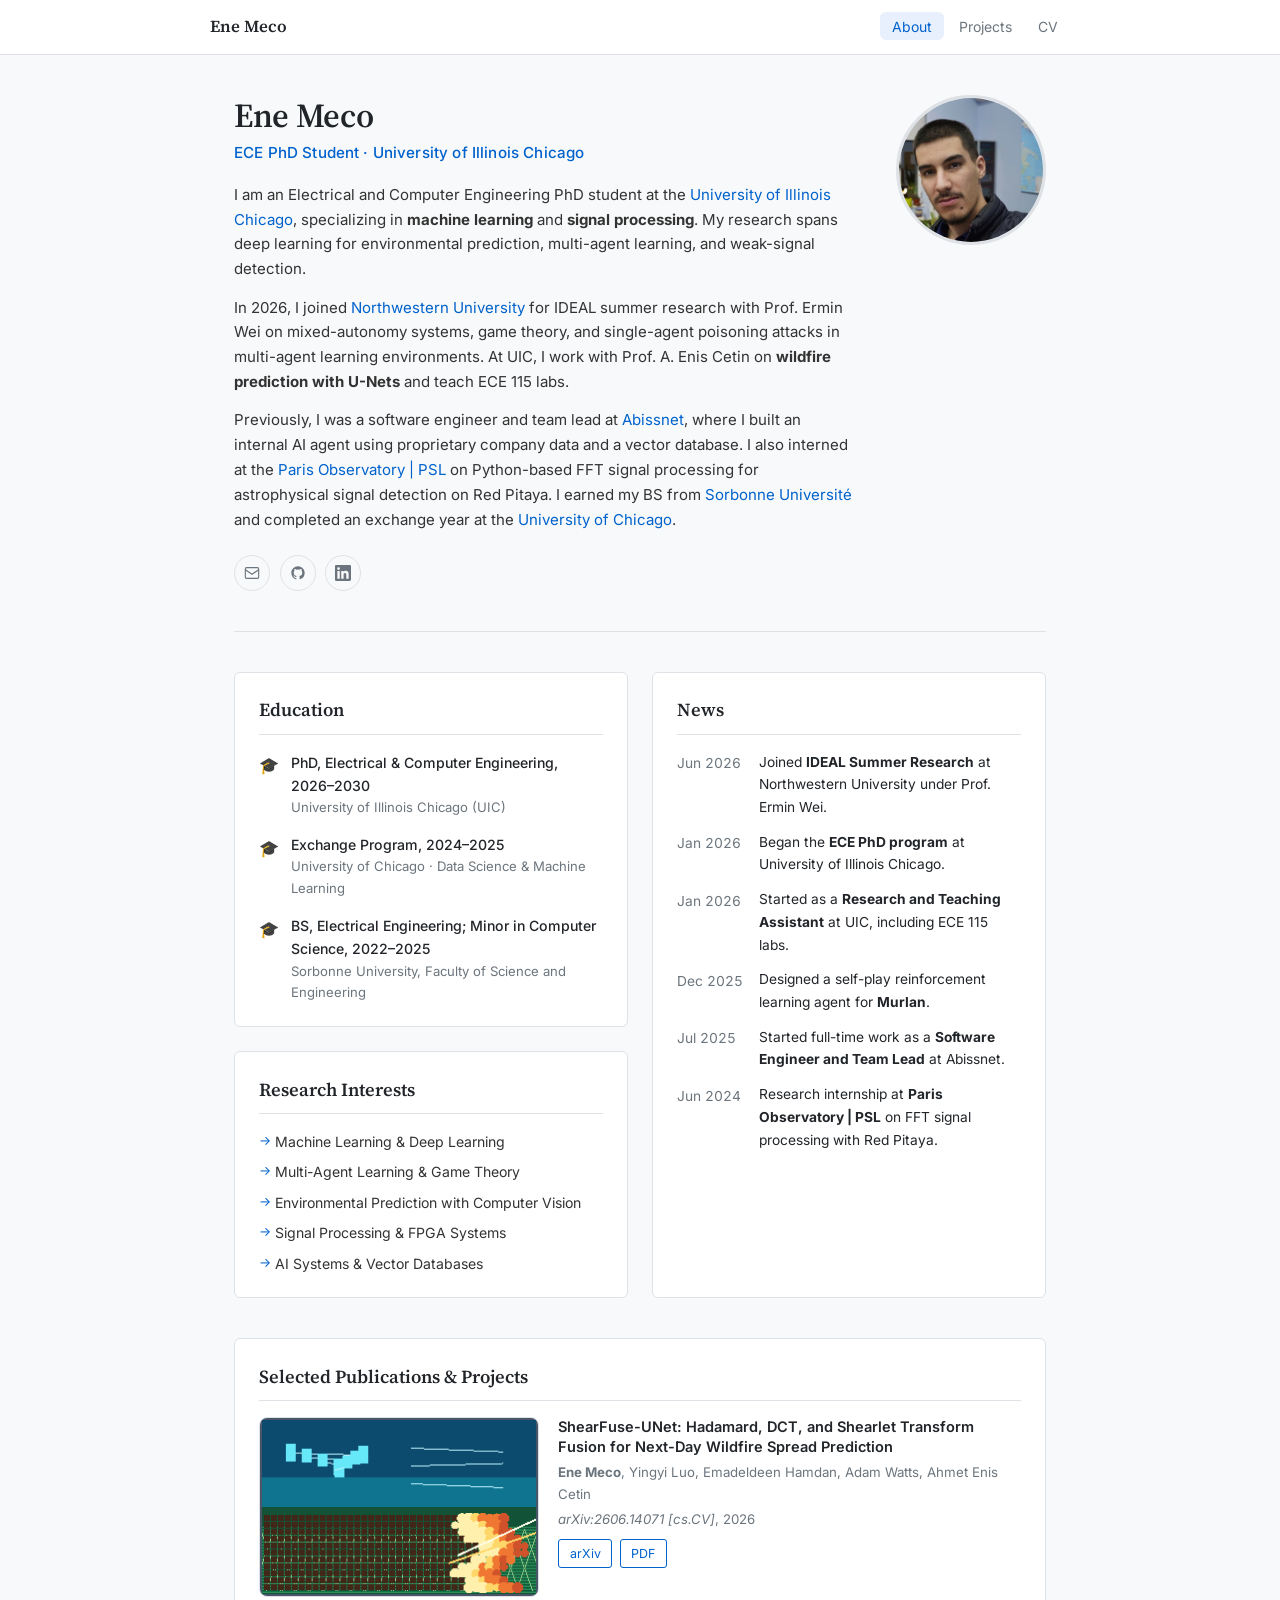
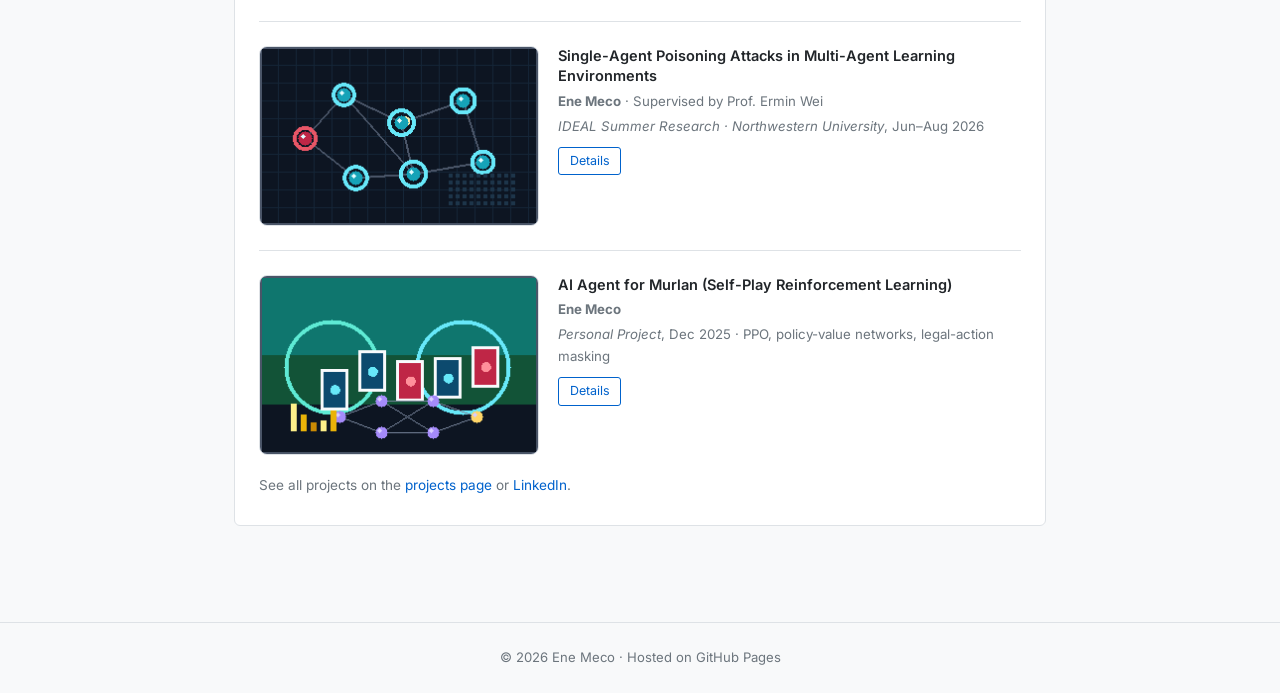
==== index.html @ 594d518a "Add ShearFuse arXiv publication" ====
<!DOCTYPE html>
<html lang="en">
<head>
  <meta charset="UTF-8" />
  <meta name="viewport" content="width=device-width, initial-scale=1.0" />
  <title>Ene Meco</title>
  <meta name="description" content="Personal academic website of Ene Meco, ECE PhD student at UIC" />
  <link rel="preconnect" href="https://fonts.googleapis.com" />
  <link rel="preconnect" href="https://fonts.gstatic.com" crossorigin />
  <link href="https://fonts.googleapis.com/css2?family=Source+Serif+4:ital,opsz,wght@0,8..60,300;0,8..60,400;0,8..60,600;1,8..60,300;1,8..60,400&family=Inter:wght@300;400;500&display=swap" rel="stylesheet" />
  <link rel="stylesheet" href="style.css" />
</head>
<body>
  <nav class="navbar">
    <div class="nav-inner">
      <a class="nav-brand" href="index.html">Ene Meco</a>
      <button class="nav-toggle" id="navToggle" aria-label="Toggle menu">☰</button>
      <ul class="nav-links" id="navLinks">
        <li><a href="index.html" class="active">About</a></li>
        <li><a href="publications.html">Projects</a></li>
        <li><a href="cv.html">CV</a></li>
      </ul>
    </div>
  </nav>

  <main class="container">
    <!-- HERO -->
    <section class="hero">
      <div class="hero-text">
        <h1 class="hero-name">Ene Meco</h1>
        <p class="hero-title">ECE PhD Student &middot; University of Illinois Chicago</p>
        <p class="hero-bio">
          I am an Electrical and Computer Engineering PhD student at the
          <a href="https://www.uic.edu/" target="_blank">University of Illinois Chicago</a>,
          specializing in <strong>machine learning</strong> and <strong>signal processing</strong>.
          My research spans deep learning for environmental prediction, multi-agent learning,
          and weak-signal detection.
        </p>
        <p class="hero-bio">
          In 2026, I joined <a href="https://www.northwestern.edu/" target="_blank">Northwestern University</a>
          for IDEAL summer research with Prof. Ermin Wei on mixed-autonomy systems,
          game theory, and single-agent poisoning attacks in multi-agent learning environments.
          At UIC, I work with Prof. A. Enis Cetin on <strong>wildfire prediction with U-Nets</strong>
          and teach ECE 115 labs.
        </p>
        <p class="hero-bio">
          Previously, I was a software engineer and team lead at
          <a href="https://www.abissnet.al/" target="_blank">Abissnet</a>, where I built an internal AI agent
          using proprietary company data and a vector database. I also interned at the
          <a href="https://www.observatoiredeparis.psl.eu/" target="_blank">Paris Observatory | PSL</a>
          on Python-based FFT signal processing for astrophysical signal detection on Red Pitaya.
          I earned my BS from <a href="https://www.sorbonne-universite.fr/" target="_blank">Sorbonne Universit&eacute;</a>
          and completed an exchange year at the
          <a href="https://www.uchicago.edu/" target="_blank">University of Chicago</a>.
        </p>
        <div class="social-links">
          <a href="mailto:emeco@uic.edu" title="Email" class="social-icon">
            <svg viewBox="0 0 24 24" fill="none" stroke="currentColor" stroke-width="1.7"><rect x="2" y="4" width="20" height="16" rx="2"/><path d="M2 7l10 7 10-7"/></svg>
          </a>
          <a href="https://github.com/mecoene" title="GitHub" class="social-icon" target="_blank">
            <svg viewBox="0 0 24 24" fill="currentColor"><path d="M12 2C6.477 2 2 6.484 2 12.017c0 4.425 2.865 8.18 6.839 9.504.5.092.682-.217.682-.483 0-.237-.008-.868-.013-1.703-2.782.605-3.369-1.343-3.369-1.343-.454-1.158-1.11-1.466-1.11-1.466-.908-.62.069-.608.069-.608 1.003.07 1.531 1.032 1.531 1.032.892 1.53 2.341 1.088 2.91.832.092-.647.35-1.088.636-1.338-2.22-.253-4.555-1.113-4.555-4.951 0-1.093.39-1.988 1.029-2.688-.103-.253-.446-1.272.098-2.65 0 0 .84-.27 2.75 1.026A9.564 9.564 0 0112 6.844c.85.004 1.705.115 2.504.337 1.909-1.296 2.747-1.027 2.747-1.027.546 1.379.202 2.398.1 2.651.64.7 1.028 1.595 1.028 2.688 0 3.848-2.339 4.695-4.566 4.943.359.309.678.92.678 1.855 0 1.338-.012 2.419-.012 2.747 0 .268.18.58.688.482A10.019 10.019 0 0022 12.017C22 6.484 17.522 2 12 2z"/></svg>
          </a>
          <a href="https://linkedin.com/in/enemeco" title="LinkedIn" class="social-icon" target="_blank">
            <svg viewBox="0 0 24 24" fill="currentColor"><path d="M20.447 20.452h-3.554v-5.569c0-1.328-.027-3.037-1.852-3.037-1.853 0-2.136 1.445-2.136 2.939v5.667H9.351V9h3.414v1.561h.046c.477-.9 1.637-1.85 3.37-1.85 3.601 0 4.267 2.37 4.267 5.455v6.286zM5.337 7.433a2.062 2.062 0 01-2.063-2.065 2.064 2.064 0 112.063 2.065zm1.782 13.019H3.555V9h3.564v11.452zM22.225 0H1.771C.792 0 0 .774 0 1.729v20.542C0 23.227.792 24 1.771 24h20.451C23.2 24 24 23.227 24 22.271V1.729C24 .774 23.2 0 22.222 0h.003z"/></svg>
          </a>
        </div>
      </div>
      <div class="hero-photo">
        <img src="assets/photo.jpg" alt="Ene Meco" onerror="this.style.display='none';this.nextElementSibling.style.display='flex'" />
        <div class="photo-placeholder">EM</div>
      </div>
    </section>

    <div class="content-grid">
      <!-- LEFT COLUMN -->
      <div class="left-col">
        <section class="card-section">
          <h2 class="section-title">Education</h2>
          <div class="timeline">
            <div class="timeline-item">
              <div class="timeline-icon">🎓</div>
              <div>
                <p class="item-title">PhD, Electrical &amp; Computer Engineering, 2026&ndash;2030</p>
                <p class="item-sub">University of Illinois Chicago (UIC)</p>
              </div>
            </div>
            <div class="timeline-item">
              <div class="timeline-icon">🎓</div>
              <div>
                <p class="item-title">Exchange Program, 2024&ndash;2025</p>
                <p class="item-sub">University of Chicago &middot; Data Science &amp; Machine Learning</p>
              </div>
            </div>
            <div class="timeline-item">
              <div class="timeline-icon">🎓</div>
              <div>
                <p class="item-title">BS, Electrical Engineering; Minor in Computer Science, 2022&ndash;2025</p>
                <p class="item-sub">Sorbonne University, Faculty of Science and Engineering</p>
              </div>
            </div>
          </div>
        </section>

        <section class="card-section">
          <h2 class="section-title">Research Interests</h2>
          <ul class="interests-list">
            <li>Machine Learning &amp; Deep Learning</li>
            <li>Multi-Agent Learning &amp; Game Theory</li>
            <li>Environmental Prediction with Computer Vision</li>
            <li>Signal Processing &amp; FPGA Systems</li>
            <li>AI Systems &amp; Vector Databases</li>
          </ul>
        </section>
      </div>

      <!-- RIGHT COLUMN: News -->
      <div class="right-col">
        <section class="card-section">
          <h2 class="section-title">News</h2>
          <table class="news-table">
            <tbody>
              <tr>
                <td class="news-date">Jun 2026</td>
                <td>Joined <strong>IDEAL Summer Research</strong> at Northwestern University under Prof. Ermin Wei.</td>
              </tr>
              <tr>
                <td class="news-date">Jan 2026</td>
                <td>Began the <strong>ECE PhD program</strong> at University of Illinois Chicago.</td>
              </tr>
              <tr>
                <td class="news-date">Jan 2026</td>
                <td>Started as a <strong>Research and Teaching Assistant</strong> at UIC, including ECE 115 labs.</td>
              </tr>
              <tr>
                <td class="news-date">Dec 2025</td>
                <td>Designed a self-play reinforcement learning agent for <strong>Murlan</strong>.</td>
              </tr>
              <tr>
                <td class="news-date">Jul 2025</td>
                <td>Started full-time work as a <strong>Software Engineer and Team Lead</strong> at Abissnet.</td>
              </tr>
              <tr>
                <td class="news-date">Jun 2024</td>
                <td>Research internship at <strong>Paris Observatory | PSL</strong> on FFT signal processing with Red Pitaya.</td>
              </tr>
            </tbody>
          </table>
        </section>
      </div>
    </div>

    <!-- SELECTED PUBLICATIONS AND PROJECTS -->
    <section class="pubs-section">
      <h2 class="section-title">Selected Publications &amp; Projects</h2>
      <ol class="pub-list">
        <li class="pub-item">
          <div class="pub-preview"><img src="assets/covers/wildfire-cover.gif" alt="Animated wildfire spread prediction cover" width="280" height="180"></div>
          <div class="pub-info">
            <p class="pub-title">ShearFuse-UNet: Hadamard, DCT, and Shearlet Transform Fusion for Next-Day Wildfire Spread Prediction</p>
            <p class="pub-authors"><strong>Ene Meco</strong>, Yingyi Luo, Emadeldeen Hamdan, Adam Watts, Ahmet Enis Cetin</p>
            <p class="pub-venue"><em>arXiv:2606.14071 [cs.CV]</em>, 2026</p>
            <div class="pub-links">
              <a href="https://arxiv.org/abs/2606.14071" class="pub-link" target="_blank" rel="noopener">arXiv</a>
              <a href="https://arxiv.org/pdf/2606.14071" class="pub-link" target="_blank" rel="noopener">PDF</a>
            </div>
          </div>
        </li>
        <li class="pub-item">
          <div class="pub-preview"><img src="assets/covers/multi-agent-cover.gif" alt="Animated multi-agent learning cover" width="280" height="180"></div>
          <div class="pub-info">
            <p class="pub-title">Single-Agent Poisoning Attacks in Multi-Agent Learning Environments</p>
            <p class="pub-authors"><strong>Ene Meco</strong> &middot; Supervised by Prof. Ermin Wei</p>
            <p class="pub-venue"><em>IDEAL Summer Research &middot; Northwestern University</em>, Jun&ndash;Aug 2026</p>
            <div class="pub-links">
              <a href="publications.html" class="pub-link">Details</a>
            </div>
          </div>
        </li>
        <li class="pub-item">
          <div class="pub-preview"><img src="assets/covers/murlan-rl-cover.gif" alt="Animated reinforcement learning card-game cover" width="280" height="180"></div>
          <div class="pub-info">
            <p class="pub-title">AI Agent for Murlan (Self-Play Reinforcement Learning)</p>
            <p class="pub-authors"><strong>Ene Meco</strong></p>
            <p class="pub-venue"><em>Personal Project</em>, Dec 2025 &middot; PPO, policy-value networks, legal-action masking</p>
            <div class="pub-links">
              <a href="publications.html" class="pub-link">Details</a>
            </div>
          </div>
        </li>
      </ol>
      <p class="pubs-cta">See all projects on the <a href="publications.html">projects page</a> or <a href="https://linkedin.com/in/enemeco" target="_blank">LinkedIn</a>.</p>
    </section>
  </main>

  <footer class="site-footer">
    <p>© 2026 Ene Meco · Hosted on <a href="https://pages.github.com/" target="_blank">GitHub Pages</a></p>
  </footer>

  <script>
    document.getElementById('navToggle').addEventListener('click', () => {
      document.getElementById('navLinks').classList.toggle('open');
    });
  </script>
  <script>
  if (window.location.pathname.endsWith('/index.html')) {
      window.history.replaceState(
          {},
          '',
          window.location.pathname.replace('/index.html', '') +
          window.location.search +
          window.location.hash
      );
  }
  </script>  
</body>
</html>
---- style.css ----
:root {
  --bg:          #f8f9fa;
  --surface:     #ffffff;
  --border:      #dee2e6;
  --accent:      #0062cc;
  --accent-soft: #e8f0fe;
  --text:        #212529;
  --text-muted:  #6c757d;
  --nav-bg:      #ffffff;

  --font-serif:  'Source Serif 4', Georgia, serif;
  --font-sans:   'Inter', system-ui, sans-serif;

  --radius:      6px;
  --shadow:      0 1px 4px rgba(0,0,0,.07), 0 0 0 1px var(--border);
  --max-w:       860px;
}

/* ──────────────────────────────────────────────────────
   RESET & BASE
────────────────────────────────────────────────────── */
*, *::before, *::after { box-sizing: border-box; margin: 0; padding: 0; }

html { scroll-behavior: smooth; }

body {
  font-family: var(--font-sans);
  background: var(--bg);
  color: var(--text);
  font-size: 15px;
  line-height: 1.65;
}

a { color: var(--accent); text-decoration: none; }
a:hover { text-decoration: underline; }

/* ──────────────────────────────────────────────────────
   NAVBAR
────────────────────────────────────────────────────── */
.navbar {
  position: sticky;
  top: 0;
  z-index: 100;
  background: var(--nav-bg);
  border-bottom: 1px solid var(--border);
  padding: 0 1.5rem;
}

.nav-inner {
  max-width: var(--max-w);
  margin: 0 auto;
  display: flex;
  align-items: center;
  gap: 1.5rem;
  height: 54px;
}

.nav-brand {
  font-family: var(--font-serif);
  font-weight: 600;
  font-size: 1.05rem;
  color: var(--text);
  white-space: nowrap;
  flex-shrink: 0;
}
.nav-brand:hover { text-decoration: none; }

.nav-links {
  display: flex;
  list-style: none;
  gap: 0.15rem;
  margin-left: auto;
}

.nav-links a {
  color: var(--text-muted);
  font-size: 0.875rem;
  padding: 0.35rem 0.75rem;
  border-radius: var(--radius);
  transition: background 0.15s, color 0.15s;
}
.nav-links a:hover, .nav-links a.active {
  background: var(--accent-soft);
  color: var(--accent);
  text-decoration: none;
}

.nav-toggle {
  display: none;
  background: none;
  border: none;
  font-size: 1.3rem;
  cursor: pointer;
  margin-left: auto;
  color: var(--text);
}

/* ──────────────────────────────────────────────────────
   LAYOUT
────────────────────────────────────────────────────── */
.container {
  max-width: var(--max-w);
  margin: 0 auto;
  padding: 2.5rem 1.5rem 4rem;
}

/* ──────────────────────────────────────────────────────
   HERO
────────────────────────────────────────────────────── */
.hero {
  display: flex;
  gap: 2.5rem;
  align-items: flex-start;
  padding-bottom: 2.5rem;
  border-bottom: 1px solid var(--border);
  margin-bottom: 2.5rem;
}

.hero-text { flex: 1 1 0; }

.hero-name {
  font-family: var(--font-serif);
  font-size: 2.1rem;
  font-weight: 600;
  line-height: 1.2;
  margin-bottom: 0.3rem;
  letter-spacing: -0.01em;
}

.hero-title {
  font-size: 0.95rem;
  color: var(--accent);
  font-weight: 500;
  margin-bottom: 1.1rem;
  letter-spacing: 0.01em;
}

.hero-bio {
  color: #333;
  margin-bottom: 0.85rem;
  font-size: 0.94rem;
}

.social-links {
  display: flex;
  gap: 0.6rem;
  margin-top: 1.4rem;
  flex-wrap: wrap;
}

.social-icon {
  display: flex;
  align-items: center;
  justify-content: center;
  width: 36px;
  height: 36px;
  border: 1px solid var(--border);
  border-radius: 50%;
  color: var(--text-muted);
  transition: border-color 0.15s, color 0.15s, background 0.15s;
}
.social-icon svg { width: 16px; height: 16px; }
.social-icon:hover {
  border-color: var(--accent);
  color: var(--accent);
  background: var(--accent-soft);
  text-decoration: none;
}

.hero-photo {
  flex-shrink: 0;
  width: 150px;
}

.hero-photo img,
.photo-placeholder {
  width: 150px;
  height: 150px;
  border-radius: 50%;
  object-fit: cover;
  border: 3px solid var(--border);
}

.photo-placeholder {
  display: none;
  align-items: center;
  justify-content: center;
  background: var(--accent-soft);
  color: var(--accent);
  font-family: var(--font-serif);
  font-size: 2rem;
  font-weight: 600;
}

/* ──────────────────────────────────────────────────────
   TWO-COLUMN GRID
────────────────────────────────────────────────────── */
.content-grid {
  display: grid;
  grid-template-columns: 1fr 1fr;
  gap: 1.5rem;
  margin-bottom: 2.5rem;
}

/* ──────────────────────────────────────────────────────
   CARD SECTIONS
────────────────────────────────────────────────────── */
.card-section {
  background: var(--surface);
  border: 1px solid var(--border);
  border-radius: var(--radius);
  padding: 1.4rem 1.5rem;
}

.left-col { display: flex; flex-direction: column; gap: 1.5rem; }
.right-col { display: flex; flex-direction: column; }
.right-col .card-section { flex: 1; }

.section-title {
  font-family: var(--font-serif);
  font-size: 1.15rem;
  font-weight: 600;
  margin-bottom: 1rem;
  padding-bottom: 0.5rem;
  border-bottom: 1px solid var(--border);
  color: var(--text);
}

/* Timeline */
.timeline { display: flex; flex-direction: column; gap: 0.9rem; }
.timeline-item { display: flex; gap: 0.75rem; align-items: flex-start; }
.timeline-icon { font-size: 1rem; margin-top: 0.1rem; flex-shrink: 0; }
.item-title { font-size: 0.88rem; font-weight: 500; }
.item-sub { font-size: 0.82rem; color: var(--text-muted); }

/* Research interests */
.interests-list {
  list-style: none;
  display: flex;
  flex-direction: column;
  gap: 0.45rem;
}
.interests-list li {
  font-size: 0.88rem;
  padding-left: 1rem;
  position: relative;
  color: #333;
}
.interests-list li::before {
  content: '→';
  position: absolute;
  left: 0;
  color: var(--accent);
  font-size: 0.8rem;
}

/* News table */
.news-table { width: 100%; border-collapse: collapse; }
.news-table tr:not(:last-child) td { padding-bottom: 0.75rem; }
.news-table td { vertical-align: top; font-size: 0.86rem; }
.news-date {
  white-space: nowrap;
  color: var(--text-muted);
  font-size: 0.8rem;
  padding-right: 1rem;
  font-variant-numeric: tabular-nums;
  padding-top: 0.1rem;
  min-width: 72px;
}

/* ──────────────────────────────────────────────────────
   PUBLICATIONS
────────────────────────────────────────────────────── */
.pubs-section {
  background: var(--surface);
  border: 1px solid var(--border);
  border-radius: var(--radius);
  padding: 1.4rem 1.5rem 1.8rem;
  margin-bottom: 2rem;
}

.pub-list {
  list-style: none;
  counter-reset: pubs;
  display: flex;
  flex-direction: column;
  gap: 1.5rem;
  margin-top: 0.5rem;
}

.pub-item {
  display: flex;
  gap: 1.2rem;
  align-items: flex-start;
  counter-increment: pubs;
  padding-bottom: 1.5rem;
  border-bottom: 1px solid var(--border);
}
.pub-item:last-child { border-bottom: none; padding-bottom: 0; }

.pub-preview {
  flex-shrink: 0;
  width: 100px;
  height: 70px;
  background: var(--accent-soft);
  border-radius: 4px;
  overflow: hidden;
  border: 1px solid var(--border);
}
.pub-preview img { width: 100%; height: 100%; object-fit: cover; }
.pub-preview-placeholder {
  width: 100%;
  height: 100%;
  display: flex;
  align-items: center;
  justify-content: center;
  font-size: 1.5rem;
  color: var(--accent);
}

.pub-info { flex: 1; }
.pub-title {
  font-size: 0.91rem;
  font-weight: 600;
  color: var(--text);
  margin-bottom: 0.25rem;
  line-height: 1.4;
}
.pub-authors { font-size: 0.83rem; color: var(--text-muted); margin-bottom: 0.2rem; }
.pub-venue { font-size: 0.83rem; color: var(--text-muted); margin-bottom: 0.55rem; }
.pub-desc { font-size: 0.84rem; color: #444; margin-bottom: 0.55rem; }
.pub-links { display: flex; gap: 0.5rem; flex-wrap: wrap; }
.pub-link {
  font-size: 0.78rem;
  padding: 0.2rem 0.65rem;
  border: 1px solid var(--accent);
  border-radius: 3px;
  color: var(--accent);
  transition: background 0.15s, color 0.15s;
}
.pub-link:hover {
  background: var(--accent);
  color: #fff;
  text-decoration: none;
}

.pubs-cta {
  margin-top: 1.2rem;
  font-size: 0.85rem;
  color: var(--text-muted);
}

/* ──────────────────────────────────────────────────────
   FOOTER
────────────────────────────────────────────────────── */
.site-footer {
  text-align: center;
  padding: 1.5rem;
  font-size: 0.82rem;
  color: var(--text-muted);
  border-top: 1px solid var(--border);
}
.site-footer a { color: var(--text-muted); }
.site-footer a:hover { color: var(--accent); }

/* ──────────────────────────────────────────────────────
   PUBLICATIONS PAGE EXTRAS
────────────────────────────────────────────────────── */
.page-hero {
  padding: 2rem 0 1.5rem;
  border-bottom: 1px solid var(--border);
  margin-bottom: 2rem;
}
.page-hero h1 {
  font-family: var(--font-serif);
  font-size: 1.8rem;
  font-weight: 600;
}
.page-hero p { color: var(--text-muted); margin-top: 0.4rem; font-size: 0.9rem; }

.year-group { margin-bottom: 2rem; }
.year-label {
  font-size: 0.8rem;
  font-weight: 600;
  letter-spacing: 0.08em;
  text-transform: uppercase;
  color: var(--text-muted);
  margin-bottom: 0.75rem;
  padding-left: 0.2rem;
}

/* CV PAGE */
.cv-section { margin-bottom: 2rem; }
.cv-section h2 {
  font-family: var(--font-serif);
  font-size: 1.1rem;
  font-weight: 600;
  border-bottom: 1px solid var(--border);
  padding-bottom: 0.4rem;
  margin-bottom: 1rem;
}
.cv-entry { display: grid; grid-template-columns: 110px 1fr; gap: 0 1.2rem; margin-bottom: 0.9rem; }
.cv-dates { font-size: 0.83rem; color: var(--text-muted); padding-top: 0.1rem; }
.cv-detail .cv-role { font-size: 0.91rem; font-weight: 500; }
.cv-detail .cv-org { font-size: 0.85rem; color: var(--text-muted); }
.cv-detail .cv-desc { font-size: 0.83rem; color: #555; margin-top: 0.15rem; }

/* ──────────────────────────────────────────────────────
   RESPONSIVE
────────────────────────────────────────────────────── */
@media (max-width: 640px) {
  .hero { flex-direction: column-reverse; gap: 1.5rem; }
  .hero-photo { width: 110px; }
  .hero-photo img, .photo-placeholder { width: 110px; height: 110px; }
  .hero-name { font-size: 1.7rem; }
  .content-grid { grid-template-columns: 1fr; }
  .nav-toggle { display: block; }
  .nav-links {
    display: none;
    position: absolute;
    top: 54px;
    left: 0;
    right: 0;
    background: var(--nav-bg);
    flex-direction: column;
    border-bottom: 1px solid var(--border);
    padding: 0.5rem 1rem 1rem;
    gap: 0.25rem;
  }
  .nav-links.open { display: flex; }
  .navbar { position: relative; }
  .pub-preview { width: 72px; height: 56px; }
  .cv-entry { grid-template-columns: 1fr; }
  .cv-dates { margin-bottom: 0.1rem; }
}

@media (prefers-reduced-motion: reduce) {
  *, *::before, *::after { transition: none !important; }
}

.pub-preview {
    width: 280px;
    height: 180px;
    overflow: hidden;
    border-radius: 8px;
    flex-shrink: 0;
}

.pub-preview img {
    width: 100%;
    height: 100%;
    object-fit: fill;
    display: block;
}

@media (max-width: 640px) {
  .pub-item { flex-direction: column; }
  .pub-preview {
    width: min(100%, 320px);
    height: auto;
    aspect-ratio: 14 / 9;
  }
  .pub-info { width: 100%; }
}
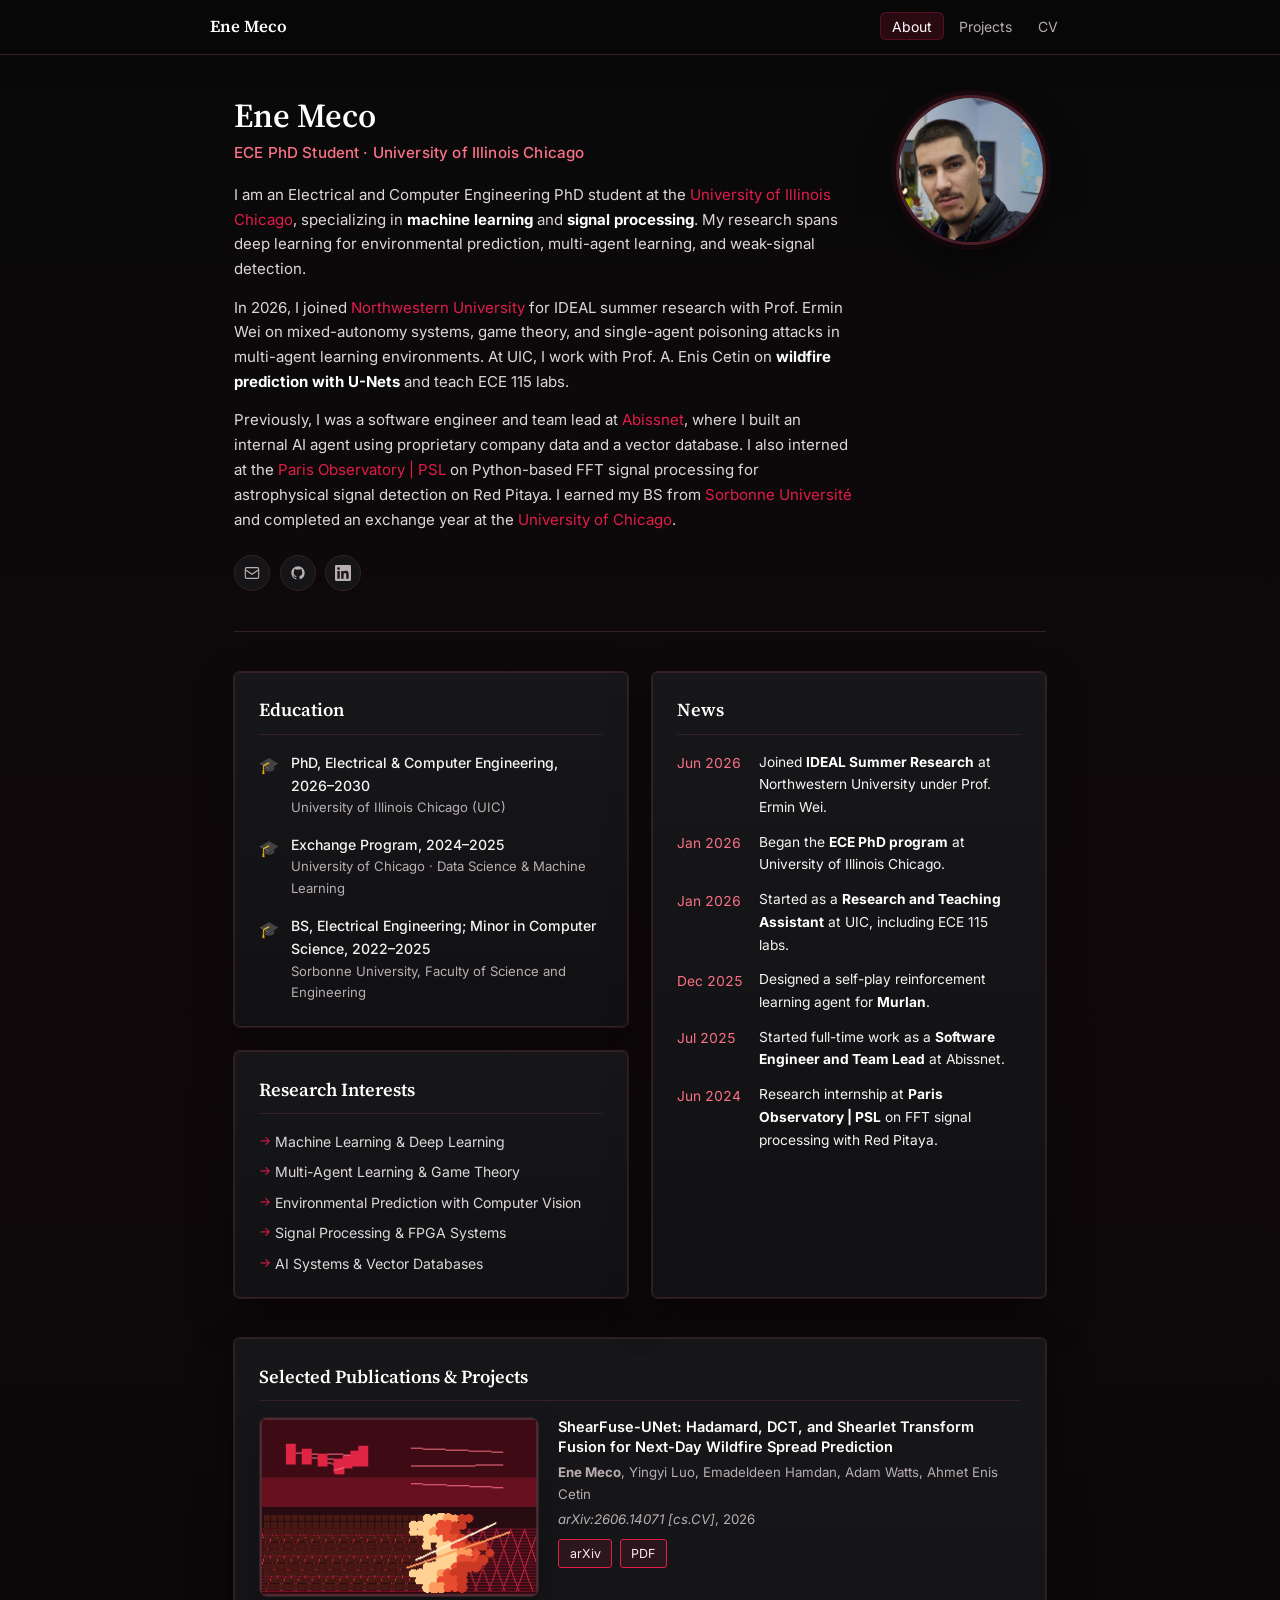
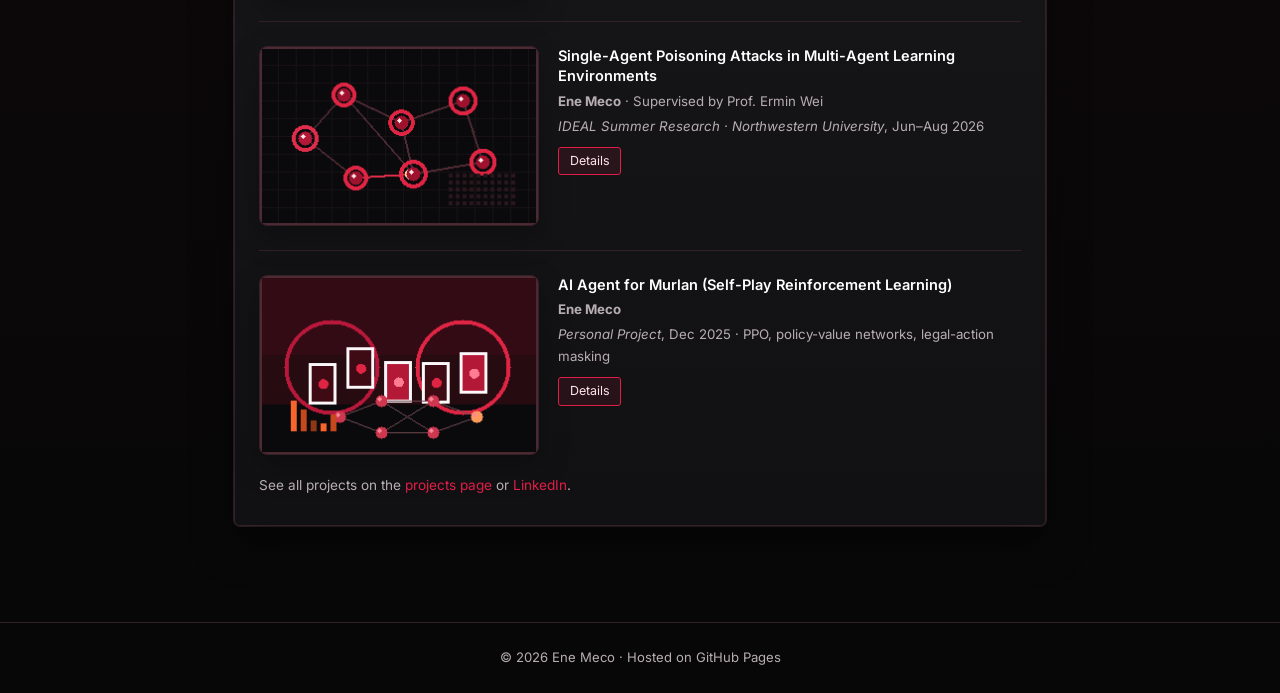
==== commit 13f6f4c5: "Use clean URLs for site pages" ====
--- a/index.html
+++ b/index.html
@@ -8,17 +8,17 @@
   <link rel="preconnect" href="https://fonts.googleapis.com" />
   <link rel="preconnect" href="https://fonts.gstatic.com" crossorigin />
   <link href="https://fonts.googleapis.com/css2?family=Source+Serif+4:ital,opsz,wght@0,8..60,300;0,8..60,400;0,8..60,600;1,8..60,300;1,8..60,400&family=Inter:wght@300;400;500&display=swap" rel="stylesheet" />
-  <link rel="stylesheet" href="style.css" />
+  <link rel="stylesheet" href="/style.css" />
 </head>
 <body>
   <nav class="navbar">
     <div class="nav-inner">
-      <a class="nav-brand" href="index.html">Ene Meco</a>
+      <a class="nav-brand" href="/">Ene Meco</a>
       <button class="nav-toggle" id="navToggle" aria-label="Toggle menu">☰</button>
       <ul class="nav-links" id="navLinks">
-        <li><a href="index.html" class="active">About</a></li>
-        <li><a href="publications.html">Projects</a></li>
-        <li><a href="cv.html">CV</a></li>
+        <li><a href="/" class="active">About</a></li>
+        <li><a href="/publications/">Projects</a></li>
+        <li><a href="/cv/">CV</a></li>
       </ul>
     </div>
   </nav>
@@ -66,7 +66,7 @@
         </div>
       </div>
       <div class="hero-photo">
-        <img src="assets/photo.jpg" alt="Ene Meco" onerror="this.style.display='none';this.nextElementSibling.style.display='flex'" />
+        <img src="/assets/photo.jpg" alt="Ene Meco" onerror="this.style.display='none';this.nextElementSibling.style.display='flex'" />
         <div class="photo-placeholder">EM</div>
       </div>
     </section>
@@ -154,7 +154,7 @@
       <h2 class="section-title">Selected Publications &amp; Projects</h2>
       <ol class="pub-list">
         <li class="pub-item">
-          <div class="pub-preview"><img src="assets/covers/wildfire-cover.gif" alt="Animated wildfire spread prediction cover" width="280" height="180"></div>
+          <div class="pub-preview"><img src="/assets/covers/wildfire-cover.gif" alt="Animated wildfire spread prediction cover" width="280" height="180"></div>
           <div class="pub-info">
             <p class="pub-title">ShearFuse-UNet: Hadamard, DCT, and Shearlet Transform Fusion for Next-Day Wildfire Spread Prediction</p>
             <p class="pub-authors"><strong>Ene Meco</strong>, Yingyi Luo, Emadeldeen Hamdan, Adam Watts, Ahmet Enis Cetin</p>
@@ -166,29 +166,29 @@
           </div>
         </li>
         <li class="pub-item">
-          <div class="pub-preview"><img src="assets/covers/multi-agent-cover.gif" alt="Animated multi-agent learning cover" width="280" height="180"></div>
+          <div class="pub-preview"><img src="/assets/covers/multi-agent-cover.gif" alt="Animated multi-agent learning cover" width="280" height="180"></div>
           <div class="pub-info">
             <p class="pub-title">Single-Agent Poisoning Attacks in Multi-Agent Learning Environments</p>
             <p class="pub-authors"><strong>Ene Meco</strong> &middot; Supervised by Prof. Ermin Wei</p>
             <p class="pub-venue"><em>IDEAL Summer Research &middot; Northwestern University</em>, Jun&ndash;Aug 2026</p>
             <div class="pub-links">
-              <a href="publications.html" class="pub-link">Details</a>
+              <a href="/publications/" class="pub-link">Details</a>
             </div>
           </div>
         </li>
         <li class="pub-item">
-          <div class="pub-preview"><img src="assets/covers/murlan-rl-cover.gif" alt="Animated reinforcement learning card-game cover" width="280" height="180"></div>
+          <div class="pub-preview"><img src="/assets/covers/murlan-rl-cover.gif" alt="Animated reinforcement learning card-game cover" width="280" height="180"></div>
           <div class="pub-info">
             <p class="pub-title">AI Agent for Murlan (Self-Play Reinforcement Learning)</p>
             <p class="pub-authors"><strong>Ene Meco</strong></p>
             <p class="pub-venue"><em>Personal Project</em>, Dec 2025 &middot; PPO, policy-value networks, legal-action masking</p>
             <div class="pub-links">
-              <a href="publications.html" class="pub-link">Details</a>
+              <a href="/publications/" class="pub-link">Details</a>
             </div>
           </div>
         </li>
       </ol>
-      <p class="pubs-cta">See all projects on the <a href="publications.html">projects page</a> or <a href="https://linkedin.com/in/enemeco" target="_blank">LinkedIn</a>.</p>
+      <p class="pubs-cta">See all projects on the <a href="/publications/">projects page</a> or <a href="https://linkedin.com/in/enemeco" target="_blank">LinkedIn</a>.</p>
     </section>
   </main>
 
@@ -203,10 +203,11 @@
   </script>
   <script>
   if (window.location.pathname.endsWith('/index.html')) {
+      const cleanPath = window.location.pathname.replace(/\/index\.html$/, '/') || '/';
       window.history.replaceState(
           {},
           '',
-          window.location.pathname.replace('/index.html', '') +
+          cleanPath +
           window.location.search +
           window.location.hash
       );
--- a/style.css
+++ b/style.css
@@ -1,18 +1,20 @@
 :root {
-  --bg:          #f8f9fa;
-  --surface:     #ffffff;
-  --border:      #dee2e6;
-  --accent:      #0062cc;
-  --accent-soft: #e8f0fe;
-  --text:        #212529;
-  --text-muted:  #6c757d;
-  --nav-bg:      #ffffff;
+  --bg:          #070708;
+  --surface:     #111113;
+  --surface-2:   #17171a;
+  --border:      #322127;
+  --accent:      #e11d48;
+  --accent-hot:  #fb365f;
+  --accent-soft: rgba(225, 29, 72, 0.16);
+  --text:        #f6f3f4;
+  --text-muted:  #b8aeb2;
+  --nav-bg:      rgba(8, 8, 9, 0.94);
 
   --font-serif:  'Source Serif 4', Georgia, serif;
   --font-sans:   'Inter', system-ui, sans-serif;
 
   --radius:      6px;
-  --shadow:      0 1px 4px rgba(0,0,0,.07), 0 0 0 1px var(--border);
+  --shadow:      0 18px 44px rgba(0,0,0,.36), 0 0 0 1px var(--border);
   --max-w:       860px;
 }
 
@@ -25,14 +27,16 @@
 
 body {
   font-family: var(--font-sans);
-  background: var(--bg);
+  background:
+    linear-gradient(180deg, #09090a 0%, #10090b 42%, #070708 100%);
   color: var(--text);
   font-size: 15px;
   line-height: 1.65;
+  min-height: 100vh;
 }
 
 a { color: var(--accent); text-decoration: none; }
-a:hover { text-decoration: underline; }
+a:hover { color: var(--accent-hot); text-decoration: underline; }
 
 /* ──────────────────────────────────────────────────────
    NAVBAR
@@ -44,6 +48,8 @@
   background: var(--nav-bg);
   border-bottom: 1px solid var(--border);
   padding: 0 1.5rem;
+  backdrop-filter: blur(14px);
+  box-shadow: 0 8px 30px rgba(0,0,0,.2);
 }
 
 .nav-inner {
@@ -59,7 +65,7 @@
   font-family: var(--font-serif);
   font-weight: 600;
   font-size: 1.05rem;
-  color: var(--text);
+  color: #fff;
   white-space: nowrap;
   flex-shrink: 0;
 }
@@ -77,11 +83,12 @@
   font-size: 0.875rem;
   padding: 0.35rem 0.75rem;
   border-radius: var(--radius);
-  transition: background 0.15s, color 0.15s;
+  transition: background 0.15s, color 0.15s, box-shadow 0.15s;
 }
 .nav-links a:hover, .nav-links a.active {
   background: var(--accent-soft);
-  color: var(--accent);
+  color: #fff;
+  box-shadow: inset 0 0 0 1px rgba(251, 54, 95, .2);
   text-decoration: none;
 }
 
@@ -124,22 +131,24 @@
   font-weight: 600;
   line-height: 1.2;
   margin-bottom: 0.3rem;
-  letter-spacing: -0.01em;
+  letter-spacing: 0;
+  color: #fff;
 }
 
 .hero-title {
   font-size: 0.95rem;
-  color: var(--accent);
+  color: #fb7185;
   font-weight: 500;
   margin-bottom: 1.1rem;
   letter-spacing: 0.01em;
 }
 
 .hero-bio {
-  color: #333;
+  color: #ddd7da;
   margin-bottom: 0.85rem;
   font-size: 0.94rem;
 }
+.hero-bio strong { color: #fff; }
 
 .social-links {
   display: flex;
@@ -157,14 +166,16 @@
   border: 1px solid var(--border);
   border-radius: 50%;
   color: var(--text-muted);
-  transition: border-color 0.15s, color 0.15s, background 0.15s;
+  background: #151517;
+  transition: border-color 0.15s, color 0.15s, background 0.15s, transform 0.15s;
 }
 .social-icon svg { width: 16px; height: 16px; }
 .social-icon:hover {
   border-color: var(--accent);
-  color: var(--accent);
+  color: #fff;
   background: var(--accent-soft);
   text-decoration: none;
+  transform: translateY(-1px);
 }
 
 .hero-photo {
@@ -178,7 +189,8 @@
   height: 150px;
   border-radius: 50%;
   object-fit: cover;
-  border: 3px solid var(--border);
+  border: 3px solid #4a1d28;
+  box-shadow: 0 18px 40px rgba(0,0,0,.42), 0 0 0 5px rgba(225,29,72,.08);
 }
 
 .photo-placeholder {
@@ -186,7 +198,7 @@
   align-items: center;
   justify-content: center;
   background: var(--accent-soft);
-  color: var(--accent);
+  color: #fff;
   font-family: var(--font-serif);
   font-size: 2rem;
   font-weight: 600;
@@ -206,10 +218,22 @@
    CARD SECTIONS
 ────────────────────────────────────────────────────── */
 .card-section {
-  background: var(--surface);
+  background: linear-gradient(180deg, var(--surface-2), var(--surface));
   border: 1px solid var(--border);
   border-radius: var(--radius);
   padding: 1.4rem 1.5rem;
+  box-shadow: var(--shadow);
+}
+
+.card-section,
+.pubs-section {
+  transition: border-color 0.18s, box-shadow 0.18s, transform 0.18s;
+}
+
+.card-section:hover,
+.pubs-section:hover {
+  border-color: #5a2633;
+  box-shadow: 0 22px 54px rgba(0,0,0,.42), 0 0 0 1px rgba(225,29,72,.2);
 }
 
 .left-col { display: flex; flex-direction: column; gap: 1.5rem; }
@@ -223,7 +247,7 @@
   margin-bottom: 1rem;
   padding-bottom: 0.5rem;
   border-bottom: 1px solid var(--border);
-  color: var(--text);
+  color: #fff;
 }
 
 /* Timeline */
@@ -244,7 +268,7 @@
   font-size: 0.88rem;
   padding-left: 1rem;
   position: relative;
-  color: #333;
+  color: #ddd7da;
 }
 .interests-list li::before {
   content: '→';
@@ -258,9 +282,10 @@
 .news-table { width: 100%; border-collapse: collapse; }
 .news-table tr:not(:last-child) td { padding-bottom: 0.75rem; }
 .news-table td { vertical-align: top; font-size: 0.86rem; }
+.news-table strong { color: #fff; }
 .news-date {
   white-space: nowrap;
-  color: var(--text-muted);
+  color: #fb7185;
   font-size: 0.8rem;
   padding-right: 1rem;
   font-variant-numeric: tabular-nums;
@@ -272,11 +297,12 @@
    PUBLICATIONS
 ────────────────────────────────────────────────────── */
 .pubs-section {
-  background: var(--surface);
+  background: linear-gradient(180deg, var(--surface-2), var(--surface));
   border: 1px solid var(--border);
   border-radius: var(--radius);
   padding: 1.4rem 1.5rem 1.8rem;
   margin-bottom: 2rem;
+  box-shadow: var(--shadow);
 }
 
 .pub-list {
@@ -306,6 +332,7 @@
   border-radius: 4px;
   overflow: hidden;
   border: 1px solid var(--border);
+  box-shadow: 0 12px 30px rgba(0,0,0,.26);
 }
 .pub-preview img { width: 100%; height: 100%; object-fit: cover; }
 .pub-preview-placeholder {
@@ -322,26 +349,29 @@
 .pub-title {
   font-size: 0.91rem;
   font-weight: 600;
-  color: var(--text);
+  color: #fff;
   margin-bottom: 0.25rem;
   line-height: 1.4;
 }
 .pub-authors { font-size: 0.83rem; color: var(--text-muted); margin-bottom: 0.2rem; }
 .pub-venue { font-size: 0.83rem; color: var(--text-muted); margin-bottom: 0.55rem; }
-.pub-desc { font-size: 0.84rem; color: #444; margin-bottom: 0.55rem; }
+.pub-desc { font-size: 0.84rem; color: #d9d3d6; margin-bottom: 0.55rem; }
 .pub-links { display: flex; gap: 0.5rem; flex-wrap: wrap; }
 .pub-link {
   font-size: 0.78rem;
   padding: 0.2rem 0.65rem;
   border: 1px solid var(--accent);
   border-radius: 3px;
-  color: var(--accent);
-  transition: background 0.15s, color 0.15s;
+  color: #ffe4ea;
+  background: rgba(225, 29, 72, .1);
+  transition: background 0.15s, color 0.15s, border-color 0.15s, transform 0.15s;
 }
 .pub-link:hover {
-  background: var(--accent);
+  background: linear-gradient(180deg, var(--accent-hot), var(--accent));
+  border-color: var(--accent-hot);
   color: #fff;
   text-decoration: none;
+  transform: translateY(-1px);
 }
 
 .pubs-cta {
@@ -375,6 +405,7 @@
   font-family: var(--font-serif);
   font-size: 1.8rem;
   font-weight: 600;
+  color: #fff;
 }
 .page-hero p { color: var(--text-muted); margin-top: 0.4rem; font-size: 0.9rem; }
 
@@ -390,6 +421,14 @@
 }
 
 /* CV PAGE */
+.cv-shell {
+  background: linear-gradient(180deg, var(--surface-2), var(--surface));
+  border: 1px solid var(--border);
+  border-radius: var(--radius);
+  padding: 1.5rem 2rem 2rem;
+  box-shadow: var(--shadow);
+}
+
 .cv-section { margin-bottom: 2rem; }
 .cv-section h2 {
   font-family: var(--font-serif);
@@ -398,12 +437,13 @@
   border-bottom: 1px solid var(--border);
   padding-bottom: 0.4rem;
   margin-bottom: 1rem;
+  color: #fff;
 }
 .cv-entry { display: grid; grid-template-columns: 110px 1fr; gap: 0 1.2rem; margin-bottom: 0.9rem; }
 .cv-dates { font-size: 0.83rem; color: var(--text-muted); padding-top: 0.1rem; }
-.cv-detail .cv-role { font-size: 0.91rem; font-weight: 500; }
+.cv-detail .cv-role { font-size: 0.91rem; font-weight: 500; color: #fff; }
 .cv-detail .cv-org { font-size: 0.85rem; color: var(--text-muted); }
-.cv-detail .cv-desc { font-size: 0.83rem; color: #555; margin-top: 0.15rem; }
+.cv-detail .cv-desc { font-size: 0.83rem; color: #d9d3d6; margin-top: 0.15rem; }
 
 /* ──────────────────────────────────────────────────────
    RESPONSIVE
@@ -449,7 +489,7 @@
 .pub-preview img {
     width: 100%;
     height: 100%;
-    object-fit: fill;
+    object-fit: cover;
     display: block;
 }
 
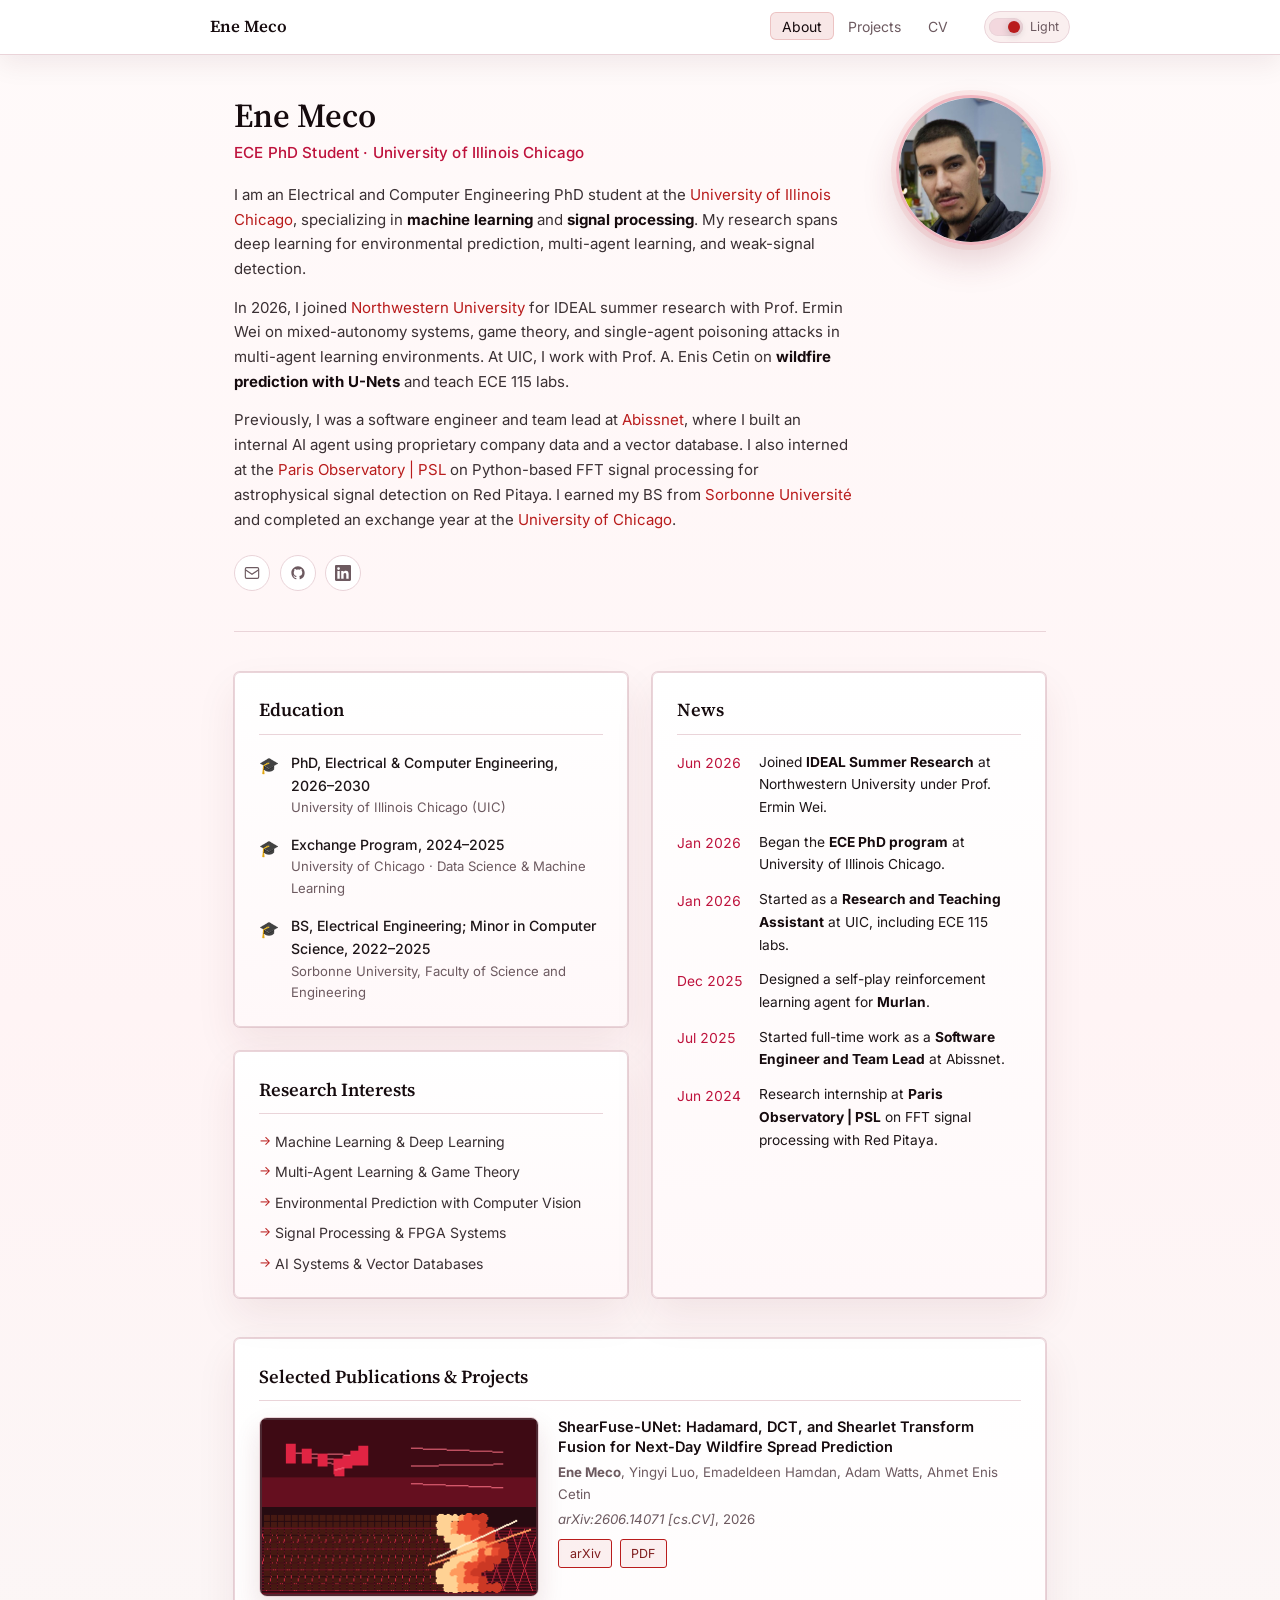
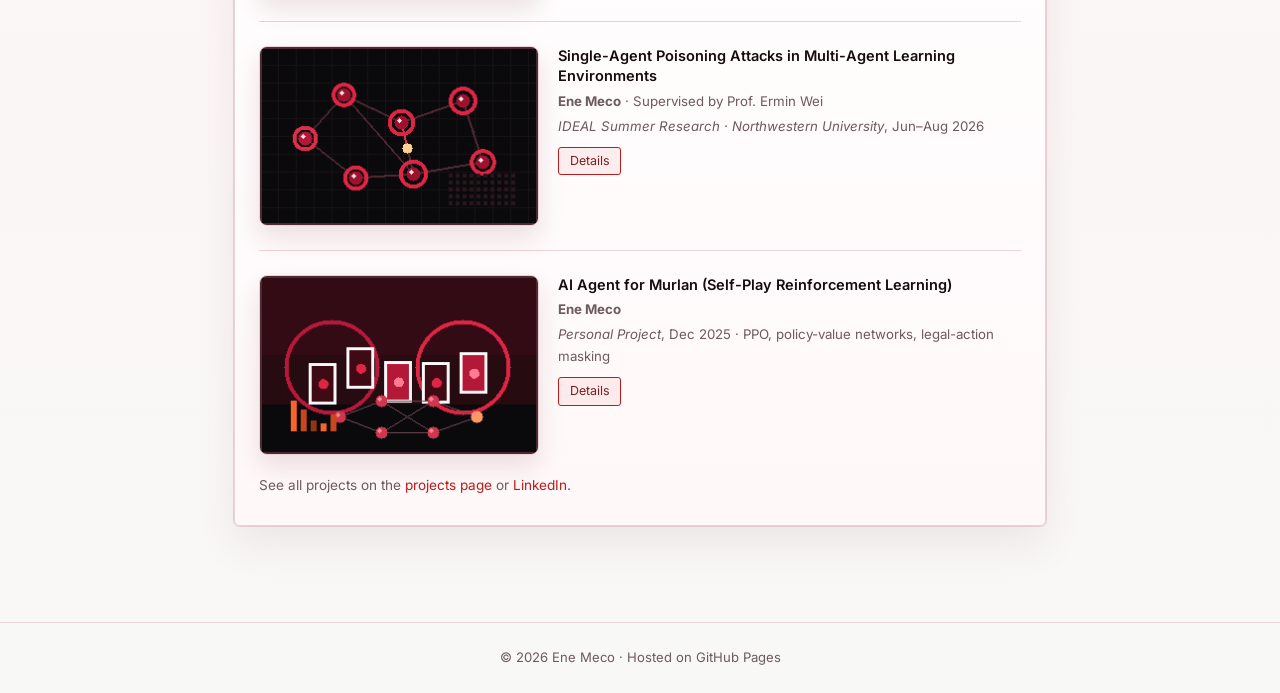
==== commit 6b5f7292: "Add light mode toggle and favicon" ====
--- a/index.html
+++ b/index.html
@@ -5,21 +5,38 @@
   <meta name="viewport" content="width=device-width, initial-scale=1.0" />
   <title>Ene Meco</title>
   <meta name="description" content="Personal academic website of Ene Meco, ECE PhD student at UIC" />
+  <link rel="icon" type="image/svg+xml" href="/assets/favicon.svg" />
+  <meta name="theme-color" content="#070708" />
   <link rel="preconnect" href="https://fonts.googleapis.com" />
   <link rel="preconnect" href="https://fonts.gstatic.com" crossorigin />
   <link href="https://fonts.googleapis.com/css2?family=Source+Serif+4:ital,opsz,wght@0,8..60,300;0,8..60,400;0,8..60,600;1,8..60,300;1,8..60,400&family=Inter:wght@300;400;500&display=swap" rel="stylesheet" />
+  <script>
+    (() => {
+      try {
+        const savedTheme = localStorage.getItem('site-theme');
+        const systemTheme = window.matchMedia('(prefers-color-scheme: light)').matches ? 'light' : 'dark';
+        document.documentElement.dataset.theme = savedTheme === 'light' || savedTheme === 'dark' ? savedTheme : systemTheme;
+      } catch {
+        document.documentElement.dataset.theme = 'dark';
+      }
+    })();
+  </script>
   <link rel="stylesheet" href="/style.css" />
 </head>
 <body>
   <nav class="navbar">
     <div class="nav-inner">
       <a class="nav-brand" href="/">Ene Meco</a>
-      <button class="nav-toggle" id="navToggle" aria-label="Toggle menu">☰</button>
       <ul class="nav-links" id="navLinks">
         <li><a href="/" class="active">About</a></li>
         <li><a href="/publications/">Projects</a></li>
         <li><a href="/cv/">CV</a></li>
       </ul>
+      <button class="theme-toggle" id="themeToggle" type="button" aria-label="Switch to light mode" aria-pressed="false">
+        <span class="theme-toggle-track" aria-hidden="true"><span class="theme-toggle-thumb"></span></span>
+        <span class="theme-toggle-text">Dark</span>
+      </button>
+      <button class="nav-toggle" id="navToggle" type="button" aria-label="Toggle menu" aria-controls="navLinks" aria-expanded="false">☰</button>
     </div>
   </nav>
 
@@ -196,11 +213,7 @@
     <p>© 2026 Ene Meco · Hosted on <a href="https://pages.github.com/" target="_blank">GitHub Pages</a></p>
   </footer>
 
-  <script>
-    document.getElementById('navToggle').addEventListener('click', () => {
-      document.getElementById('navLinks').classList.toggle('open');
-    });
-  </script>
+  <script src="/scripts/site.js" defer></script>
   <script>
   if (window.location.pathname.endsWith('/index.html')) {
       const cleanPath = window.location.pathname.replace(/\/index\.html$/, '/') || '/';
--- a/style.css
+++ b/style.css
@@ -1,4 +1,5 @@
 :root {
+  color-scheme: dark;
   --bg:          #070708;
   --surface:     #111113;
   --surface-2:   #17171a;
@@ -9,6 +10,26 @@
   --text:        #f6f3f4;
   --text-muted:  #b8aeb2;
   --nav-bg:      rgba(8, 8, 9, 0.94);
+  --body-bg:     linear-gradient(180deg, #09090a 0%, #10090b 42%, #070708 100%);
+  --heading:     #fff;
+  --copy:        #ddd7da;
+  --copy-soft:   #d9d3d6;
+  --accent-readable: #fb7185;
+  --nav-shadow:  0 8px 30px rgba(0,0,0,.2);
+  --card-bg:     linear-gradient(180deg, var(--surface-2), var(--surface));
+  --card-hover-border: #5a2633;
+  --card-hover-shadow: 0 22px 54px rgba(0,0,0,.42), 0 0 0 1px rgba(225,29,72,.2);
+  --icon-bg:     #151517;
+  --photo-border: #4a1d28;
+  --photo-shadow: 0 18px 40px rgba(0,0,0,.42), 0 0 0 5px rgba(225,29,72,.08);
+  --preview-shadow: 0 12px 30px rgba(0,0,0,.26);
+  --button-text: #ffe4ea;
+  --button-bg:   rgba(225, 29, 72, .1);
+  --button-hover-text: #fff;
+  --toggle-bg:   rgba(225, 29, 72, .08);
+  --toggle-track: #2a1118;
+  --toggle-thumb: #fb365f;
+  --focus-ring:  rgba(251, 54, 95, .2);
 
   --font-serif:  'Source Serif 4', Georgia, serif;
   --font-sans:   'Inter', system-ui, sans-serif;
@@ -18,6 +39,41 @@
   --max-w:       860px;
 }
 
+:root[data-theme="light"] {
+  color-scheme: light;
+  --bg:          #faf8f8;
+  --surface:     #ffffff;
+  --surface-2:   #fff6f7;
+  --border:      #ead4d9;
+  --accent:      #b91c1c;
+  --accent-hot:  #dc2626;
+  --accent-soft: rgba(185, 28, 28, 0.1);
+  --text:        #1d1517;
+  --text-muted:  #6d5a60;
+  --nav-bg:      rgba(255, 255, 255, 0.88);
+  --body-bg:     linear-gradient(180deg, #fffafa 0%, #fff4f5 44%, #f8f8f7 100%);
+  --heading:     #160b0e;
+  --copy:        #3a3033;
+  --copy-soft:   #54464a;
+  --accent-readable: #be123c;
+  --nav-shadow:  0 8px 28px rgba(70, 15, 24, .08);
+  --shadow:      0 18px 40px rgba(96, 22, 35, .08), 0 0 0 1px var(--border);
+  --card-bg:     linear-gradient(180deg, #fff, #fff8f9);
+  --card-hover-border: #d36b7b;
+  --card-hover-shadow: 0 20px 48px rgba(130,25,42,.13), 0 0 0 1px rgba(185,28,28,.16);
+  --icon-bg:     #fff;
+  --photo-border: #f0b6c0;
+  --photo-shadow: 0 16px 34px rgba(120,35,49,.18), 0 0 0 5px rgba(220,38,38,.08);
+  --preview-shadow: 0 12px 26px rgba(96, 22, 35, .12);
+  --button-text: #7f1d1d;
+  --button-bg:   rgba(185, 28, 28, .06);
+  --button-hover-text: #fff;
+  --toggle-bg:   rgba(185, 28, 28, .07);
+  --toggle-track: #f3d8de;
+  --toggle-thumb: #b91c1c;
+  --focus-ring:  rgba(185, 28, 28, .18);
+}
+
 /* ──────────────────────────────────────────────────────
    RESET & BASE
 ────────────────────────────────────────────────────── */
@@ -27,12 +83,17 @@
 
 body {
   font-family: var(--font-sans);
-  background:
-    linear-gradient(180deg, #09090a 0%, #10090b 42%, #070708 100%);
+  background: var(--body-bg);
   color: var(--text);
   font-size: 15px;
   line-height: 1.65;
   min-height: 100vh;
+  transition: background 0.2s ease, color 0.2s ease;
+}
+
+::selection {
+  background: var(--accent);
+  color: var(--button-hover-text);
 }
 
 a { color: var(--accent); text-decoration: none; }
@@ -49,7 +110,7 @@
   border-bottom: 1px solid var(--border);
   padding: 0 1.5rem;
   backdrop-filter: blur(14px);
-  box-shadow: 0 8px 30px rgba(0,0,0,.2);
+  box-shadow: var(--nav-shadow);
 }
 
 .nav-inner {
@@ -65,7 +126,7 @@
   font-family: var(--font-serif);
   font-weight: 600;
   font-size: 1.05rem;
-  color: #fff;
+  color: var(--heading);
   white-space: nowrap;
   flex-shrink: 0;
 }
@@ -87,8 +148,8 @@
 }
 .nav-links a:hover, .nav-links a.active {
   background: var(--accent-soft);
-  color: #fff;
-  box-shadow: inset 0 0 0 1px rgba(251, 54, 95, .2);
+  color: var(--heading);
+  box-shadow: inset 0 0 0 1px var(--focus-ring);
   text-decoration: none;
 }
 
@@ -102,6 +163,61 @@
   color: var(--text);
 }
 
+.theme-toggle {
+  display: inline-flex;
+  align-items: center;
+  gap: 0.45rem;
+  min-height: 32px;
+  padding: 0.22rem 0.6rem 0.22rem 0.28rem;
+  border: 1px solid var(--border);
+  border-radius: 999px;
+  background: var(--toggle-bg);
+  color: var(--text-muted);
+  font: inherit;
+  font-size: 0.78rem;
+  line-height: 1;
+  cursor: pointer;
+  transition: border-color 0.15s, color 0.15s, background 0.15s, transform 0.15s;
+}
+
+.theme-toggle:hover,
+.theme-toggle:focus-visible {
+  border-color: var(--accent);
+  color: var(--heading);
+  text-decoration: none;
+}
+
+.theme-toggle:focus-visible {
+  outline: 2px solid var(--focus-ring);
+  outline-offset: 2px;
+}
+
+.theme-toggle-track {
+  position: relative;
+  width: 34px;
+  height: 18px;
+  border-radius: 999px;
+  background: var(--toggle-track);
+  box-shadow: inset 0 0 0 1px var(--border);
+  flex-shrink: 0;
+}
+
+.theme-toggle-thumb {
+  position: absolute;
+  top: 3px;
+  left: 3px;
+  width: 12px;
+  height: 12px;
+  border-radius: 50%;
+  background: var(--toggle-thumb);
+  box-shadow: 0 2px 8px rgba(0,0,0,.22);
+  transition: transform 0.18s ease, background 0.18s ease;
+}
+
+:root[data-theme="light"] .theme-toggle-thumb {
+  transform: translateX(16px);
+}
+
 /* ──────────────────────────────────────────────────────
    LAYOUT
 ────────────────────────────────────────────────────── */
@@ -132,23 +248,23 @@
   line-height: 1.2;
   margin-bottom: 0.3rem;
   letter-spacing: 0;
-  color: #fff;
+  color: var(--heading);
 }
 
 .hero-title {
   font-size: 0.95rem;
-  color: #fb7185;
+  color: var(--accent-readable);
   font-weight: 500;
   margin-bottom: 1.1rem;
   letter-spacing: 0.01em;
 }
 
 .hero-bio {
-  color: #ddd7da;
+  color: var(--copy);
   margin-bottom: 0.85rem;
   font-size: 0.94rem;
 }
-.hero-bio strong { color: #fff; }
+.hero-bio strong { color: var(--heading); }
 
 .social-links {
   display: flex;
@@ -166,13 +282,13 @@
   border: 1px solid var(--border);
   border-radius: 50%;
   color: var(--text-muted);
-  background: #151517;
+  background: var(--icon-bg);
   transition: border-color 0.15s, color 0.15s, background 0.15s, transform 0.15s;
 }
 .social-icon svg { width: 16px; height: 16px; }
 .social-icon:hover {
   border-color: var(--accent);
-  color: #fff;
+  color: var(--heading);
   background: var(--accent-soft);
   text-decoration: none;
   transform: translateY(-1px);
@@ -189,8 +305,8 @@
   height: 150px;
   border-radius: 50%;
   object-fit: cover;
-  border: 3px solid #4a1d28;
-  box-shadow: 0 18px 40px rgba(0,0,0,.42), 0 0 0 5px rgba(225,29,72,.08);
+  border: 3px solid var(--photo-border);
+  box-shadow: var(--photo-shadow);
 }
 
 .photo-placeholder {
@@ -198,7 +314,7 @@
   align-items: center;
   justify-content: center;
   background: var(--accent-soft);
-  color: #fff;
+  color: var(--heading);
   font-family: var(--font-serif);
   font-size: 2rem;
   font-weight: 600;
@@ -218,7 +334,7 @@
    CARD SECTIONS
 ────────────────────────────────────────────────────── */
 .card-section {
-  background: linear-gradient(180deg, var(--surface-2), var(--surface));
+  background: var(--card-bg);
   border: 1px solid var(--border);
   border-radius: var(--radius);
   padding: 1.4rem 1.5rem;
@@ -232,8 +348,8 @@
 
 .card-section:hover,
 .pubs-section:hover {
-  border-color: #5a2633;
-  box-shadow: 0 22px 54px rgba(0,0,0,.42), 0 0 0 1px rgba(225,29,72,.2);
+  border-color: var(--card-hover-border);
+  box-shadow: var(--card-hover-shadow);
 }
 
 .left-col { display: flex; flex-direction: column; gap: 1.5rem; }
@@ -247,7 +363,7 @@
   margin-bottom: 1rem;
   padding-bottom: 0.5rem;
   border-bottom: 1px solid var(--border);
-  color: #fff;
+  color: var(--heading);
 }
 
 /* Timeline */
@@ -268,7 +384,7 @@
   font-size: 0.88rem;
   padding-left: 1rem;
   position: relative;
-  color: #ddd7da;
+  color: var(--copy);
 }
 .interests-list li::before {
   content: '→';
@@ -282,10 +398,10 @@
 .news-table { width: 100%; border-collapse: collapse; }
 .news-table tr:not(:last-child) td { padding-bottom: 0.75rem; }
 .news-table td { vertical-align: top; font-size: 0.86rem; }
-.news-table strong { color: #fff; }
+.news-table strong { color: var(--heading); }
 .news-date {
   white-space: nowrap;
-  color: #fb7185;
+  color: var(--accent-readable);
   font-size: 0.8rem;
   padding-right: 1rem;
   font-variant-numeric: tabular-nums;
@@ -297,7 +413,7 @@
    PUBLICATIONS
 ────────────────────────────────────────────────────── */
 .pubs-section {
-  background: linear-gradient(180deg, var(--surface-2), var(--surface));
+  background: var(--card-bg);
   border: 1px solid var(--border);
   border-radius: var(--radius);
   padding: 1.4rem 1.5rem 1.8rem;
@@ -332,7 +448,7 @@
   border-radius: 4px;
   overflow: hidden;
   border: 1px solid var(--border);
-  box-shadow: 0 12px 30px rgba(0,0,0,.26);
+  box-shadow: var(--preview-shadow);
 }
 .pub-preview img { width: 100%; height: 100%; object-fit: cover; }
 .pub-preview-placeholder {
@@ -349,27 +465,27 @@
 .pub-title {
   font-size: 0.91rem;
   font-weight: 600;
-  color: #fff;
+  color: var(--heading);
   margin-bottom: 0.25rem;
   line-height: 1.4;
 }
 .pub-authors { font-size: 0.83rem; color: var(--text-muted); margin-bottom: 0.2rem; }
 .pub-venue { font-size: 0.83rem; color: var(--text-muted); margin-bottom: 0.55rem; }
-.pub-desc { font-size: 0.84rem; color: #d9d3d6; margin-bottom: 0.55rem; }
+.pub-desc { font-size: 0.84rem; color: var(--copy-soft); margin-bottom: 0.55rem; }
 .pub-links { display: flex; gap: 0.5rem; flex-wrap: wrap; }
 .pub-link {
   font-size: 0.78rem;
   padding: 0.2rem 0.65rem;
   border: 1px solid var(--accent);
   border-radius: 3px;
-  color: #ffe4ea;
-  background: rgba(225, 29, 72, .1);
+  color: var(--button-text);
+  background: var(--button-bg);
   transition: background 0.15s, color 0.15s, border-color 0.15s, transform 0.15s;
 }
 .pub-link:hover {
   background: linear-gradient(180deg, var(--accent-hot), var(--accent));
   border-color: var(--accent-hot);
-  color: #fff;
+  color: var(--button-hover-text);
   text-decoration: none;
   transform: translateY(-1px);
 }
@@ -405,7 +521,7 @@
   font-family: var(--font-serif);
   font-size: 1.8rem;
   font-weight: 600;
-  color: #fff;
+  color: var(--heading);
 }
 .page-hero p { color: var(--text-muted); margin-top: 0.4rem; font-size: 0.9rem; }
 
@@ -422,7 +538,7 @@
 
 /* CV PAGE */
 .cv-shell {
-  background: linear-gradient(180deg, var(--surface-2), var(--surface));
+  background: var(--card-bg);
   border: 1px solid var(--border);
   border-radius: var(--radius);
   padding: 1.5rem 2rem 2rem;
@@ -437,13 +553,13 @@
   border-bottom: 1px solid var(--border);
   padding-bottom: 0.4rem;
   margin-bottom: 1rem;
-  color: #fff;
+  color: var(--heading);
 }
 .cv-entry { display: grid; grid-template-columns: 110px 1fr; gap: 0 1.2rem; margin-bottom: 0.9rem; }
 .cv-dates { font-size: 0.83rem; color: var(--text-muted); padding-top: 0.1rem; }
-.cv-detail .cv-role { font-size: 0.91rem; font-weight: 500; color: #fff; }
+.cv-detail .cv-role { font-size: 0.91rem; font-weight: 500; color: var(--heading); }
 .cv-detail .cv-org { font-size: 0.85rem; color: var(--text-muted); }
-.cv-detail .cv-desc { font-size: 0.83rem; color: #d9d3d6; margin-top: 0.15rem; }
+.cv-detail .cv-desc { font-size: 0.83rem; color: var(--copy-soft); margin-top: 0.15rem; }
 
 /* ──────────────────────────────────────────────────────
    RESPONSIVE
@@ -454,7 +570,10 @@
   .hero-photo img, .photo-placeholder { width: 110px; height: 110px; }
   .hero-name { font-size: 1.7rem; }
   .content-grid { grid-template-columns: 1fr; }
-  .nav-toggle { display: block; }
+  .nav-inner { gap: 0.65rem; }
+  .theme-toggle { margin-left: auto; padding-right: 0.28rem; }
+  .theme-toggle-text { display: none; }
+  .nav-toggle { display: block; margin-left: 0; }
   .nav-links {
     display: none;
     position: absolute;
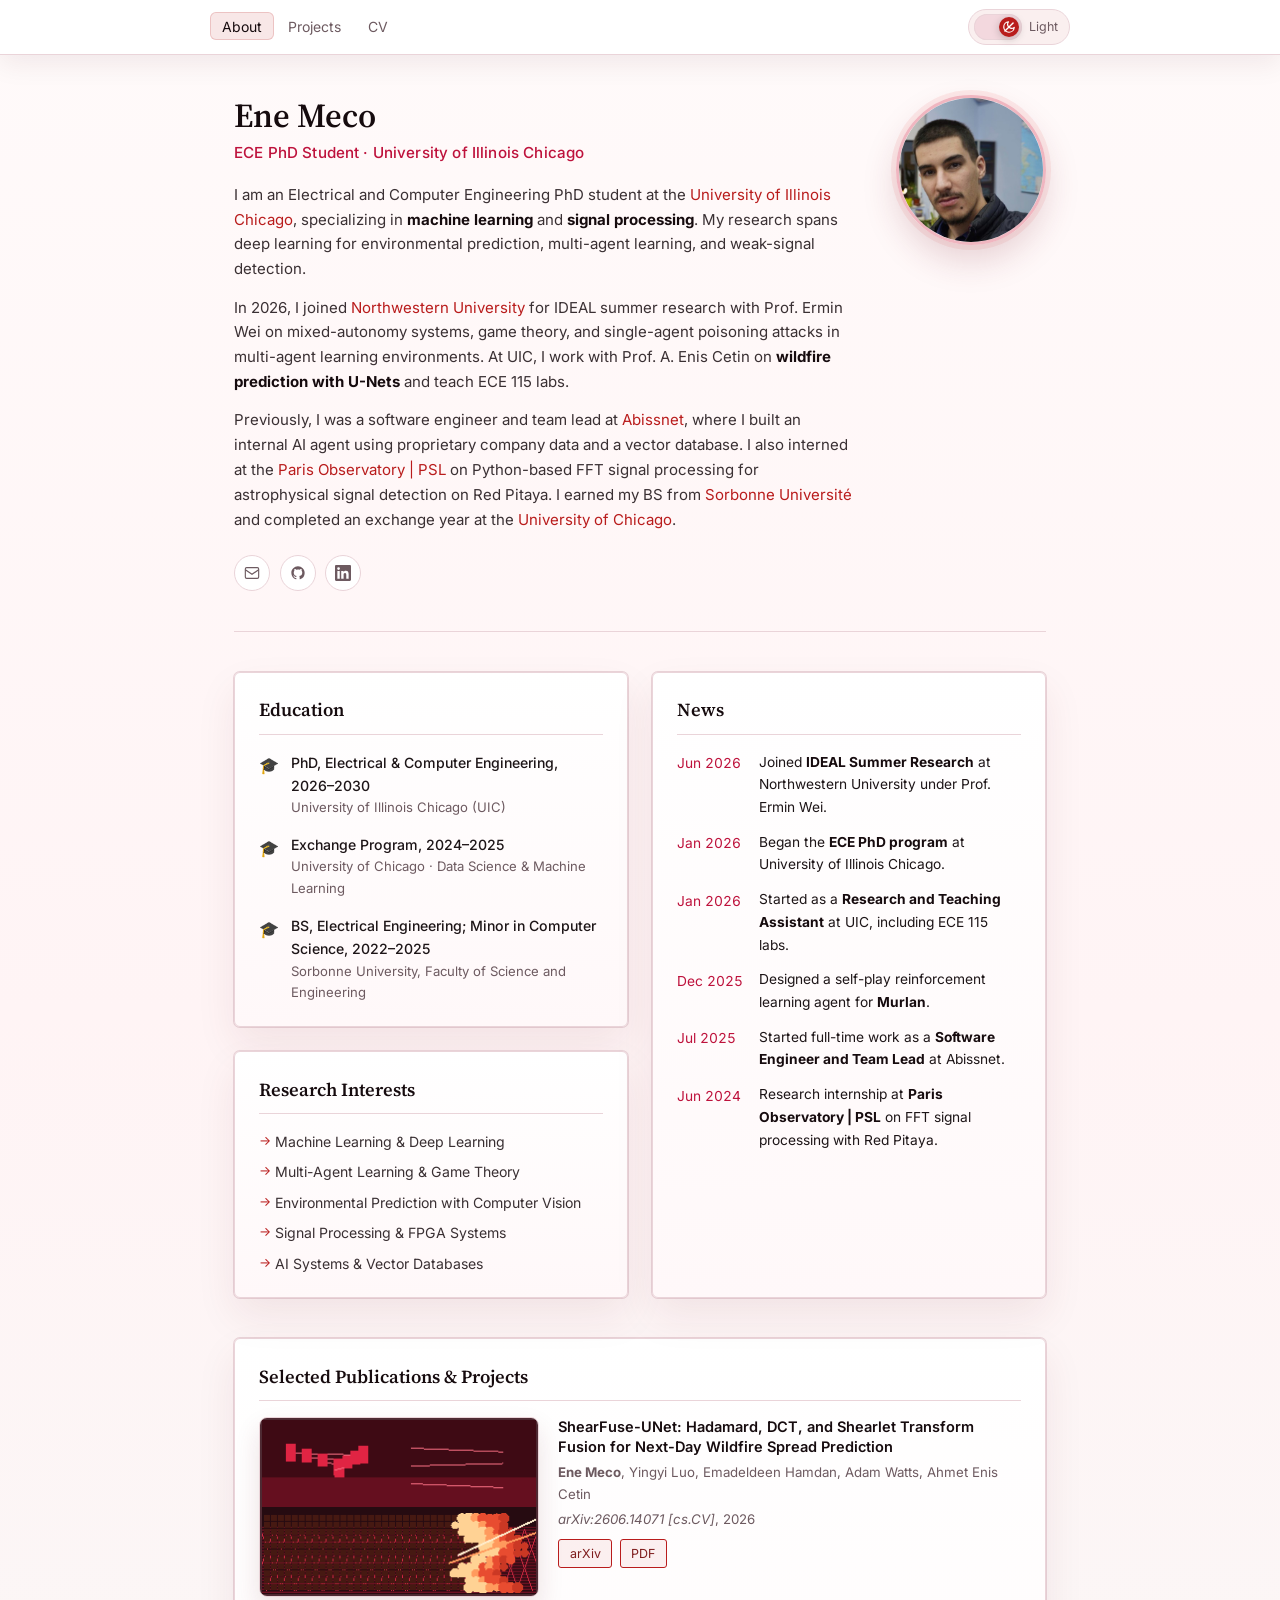
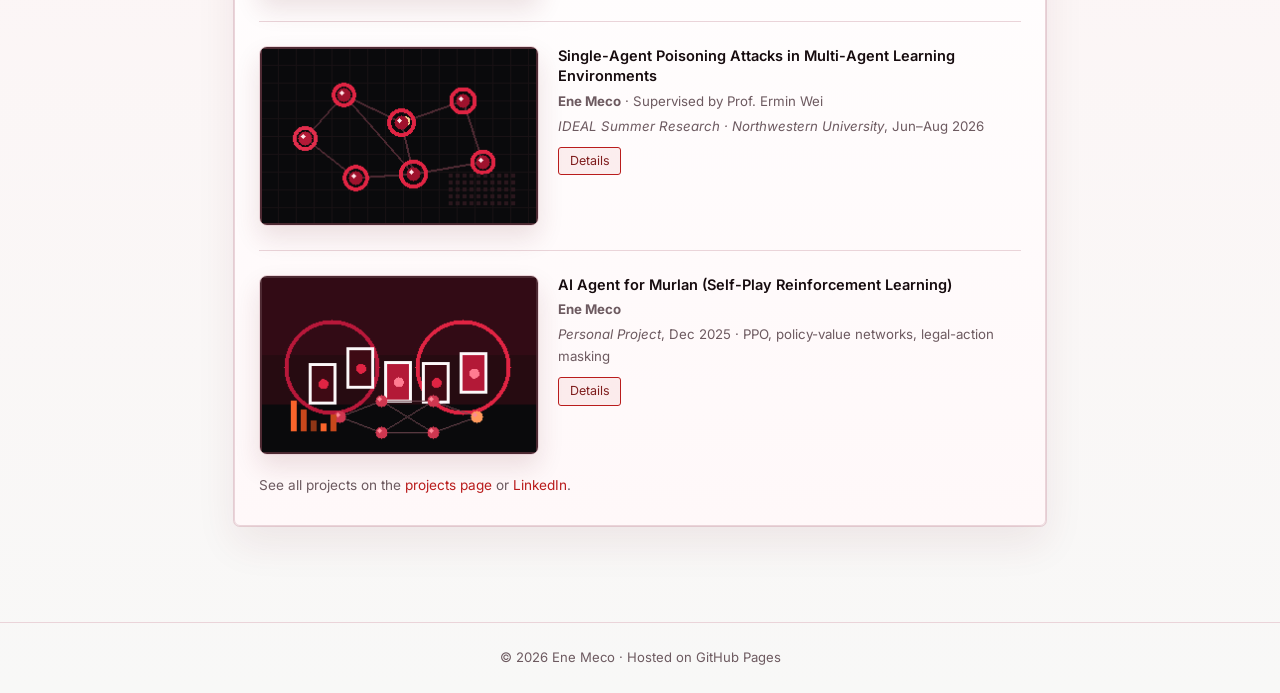
==== commit 257bb19a: "Refine navbar theme toggle and favicon" ====
--- a/index.html
+++ b/index.html
@@ -26,14 +26,20 @@
 <body>
   <nav class="navbar">
     <div class="nav-inner">
-      <a class="nav-brand" href="/">Ene Meco</a>
       <ul class="nav-links" id="navLinks">
         <li><a href="/" class="active">About</a></li>
         <li><a href="/publications/">Projects</a></li>
         <li><a href="/cv/">CV</a></li>
       </ul>
-      <button class="theme-toggle" id="themeToggle" type="button" aria-label="Switch to light mode" aria-pressed="false">
-        <span class="theme-toggle-track" aria-hidden="true"><span class="theme-toggle-thumb"></span></span>
+      <button class="theme-toggle" id="themeToggle" type="button" aria-label="Switch to light mode" aria-pressed="false" title="Toggle light and dark mode">
+        <span class="theme-toggle-track" aria-hidden="true">
+          <span class="theme-toggle-thumb">
+            <svg class="theme-toggle-icon" viewBox="0 0 24 24" focusable="false">
+              <path class="theme-toggle-moon" d="M21 12.8A9 9 0 1 1 11.2 3a7 7 0 0 0 9.8 9.8Z"></path>
+              <path class="theme-toggle-slash" d="M5 19 19 5"></path>
+            </svg>
+          </span>
+        </span>
         <span class="theme-toggle-text">Dark</span>
       </button>
       <button class="nav-toggle" id="navToggle" type="button" aria-label="Toggle menu" aria-controls="navLinks" aria-expanded="false">☰</button>
--- a/style.css
+++ b/style.css
@@ -118,25 +118,15 @@
   margin: 0 auto;
   display: flex;
   align-items: center;
-  gap: 1.5rem;
+  gap: 1rem;
   height: 54px;
 }
-
-.nav-brand {
-  font-family: var(--font-serif);
-  font-weight: 600;
-  font-size: 1.05rem;
-  color: var(--heading);
-  white-space: nowrap;
-  flex-shrink: 0;
-}
-.nav-brand:hover { text-decoration: none; }
 
 .nav-links {
   display: flex;
   list-style: none;
   gap: 0.15rem;
-  margin-left: auto;
+  margin-left: 0;
 }
 
 .nav-links a {
@@ -167,8 +157,9 @@
   display: inline-flex;
   align-items: center;
   gap: 0.45rem;
-  min-height: 32px;
-  padding: 0.22rem 0.6rem 0.22rem 0.28rem;
+  min-height: 34px;
+  margin-left: auto;
+  padding: 0.22rem 0.68rem 0.22rem 0.28rem;
   border: 1px solid var(--border);
   border-radius: 999px;
   background: var(--toggle-bg);
@@ -194,8 +185,8 @@
 
 .theme-toggle-track {
   position: relative;
-  width: 34px;
-  height: 18px;
+  width: 48px;
+  height: 26px;
   border-radius: 999px;
   background: var(--toggle-track);
   box-shadow: inset 0 0 0 1px var(--border);
@@ -206,16 +197,41 @@
   position: absolute;
   top: 3px;
   left: 3px;
-  width: 12px;
-  height: 12px;
+  width: 20px;
+  height: 20px;
+  display: grid;
+  place-items: center;
   border-radius: 50%;
   background: var(--toggle-thumb);
   box-shadow: 0 2px 8px rgba(0,0,0,.22);
-  transition: transform 0.18s ease, background 0.18s ease;
+  color: var(--button-hover-text);
+  transition: transform 0.18s ease, background 0.18s ease, color 0.18s ease;
 }
 
 :root[data-theme="light"] .theme-toggle-thumb {
-  transform: translateX(16px);
+  transform: translateX(22px);
+  color: #fff;
+}
+
+.theme-toggle-icon {
+  width: 14px;
+  height: 14px;
+  display: block;
+}
+
+.theme-toggle-moon {
+  fill: none;
+  stroke: currentColor;
+  stroke-linecap: round;
+  stroke-linejoin: round;
+  stroke-width: 2;
+}
+
+.theme-toggle-slash {
+  fill: none;
+  stroke: currentColor;
+  stroke-linecap: round;
+  stroke-width: 2.4;
 }
 
 /* ──────────────────────────────────────────────────────
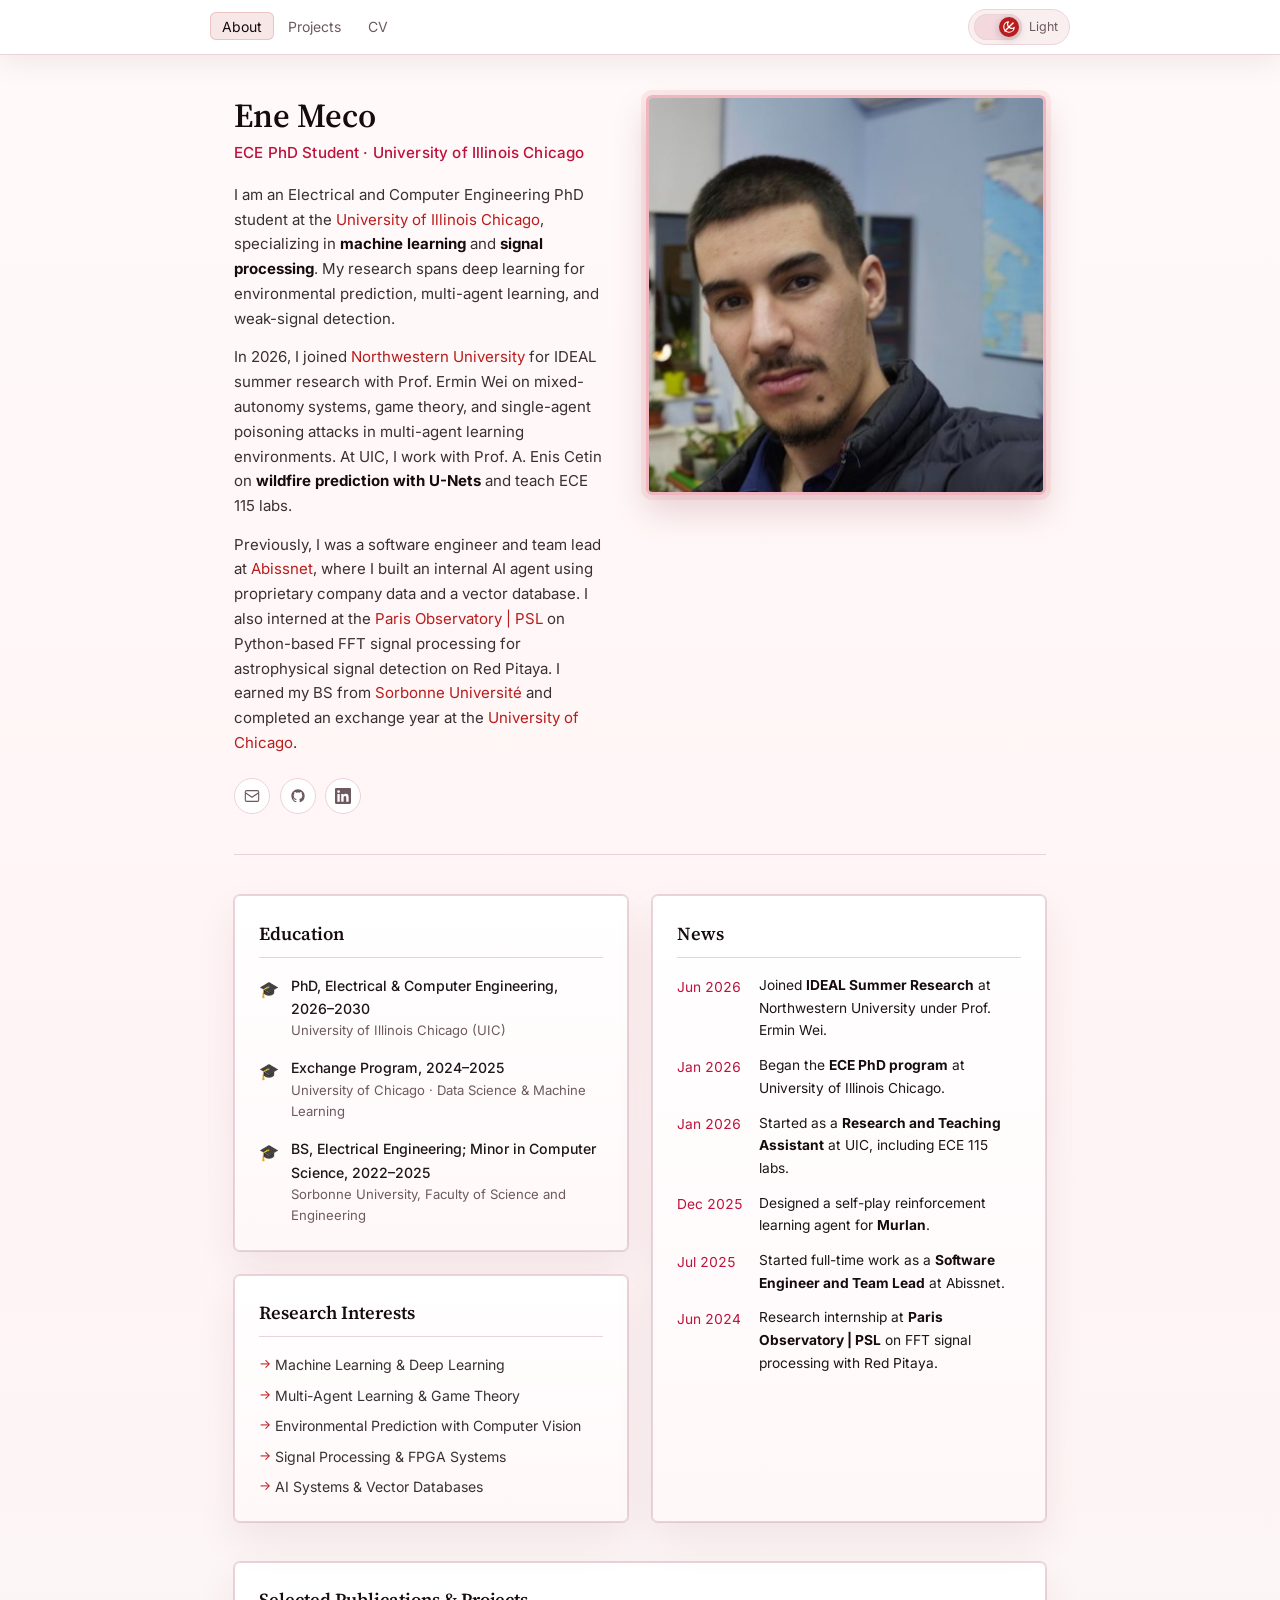
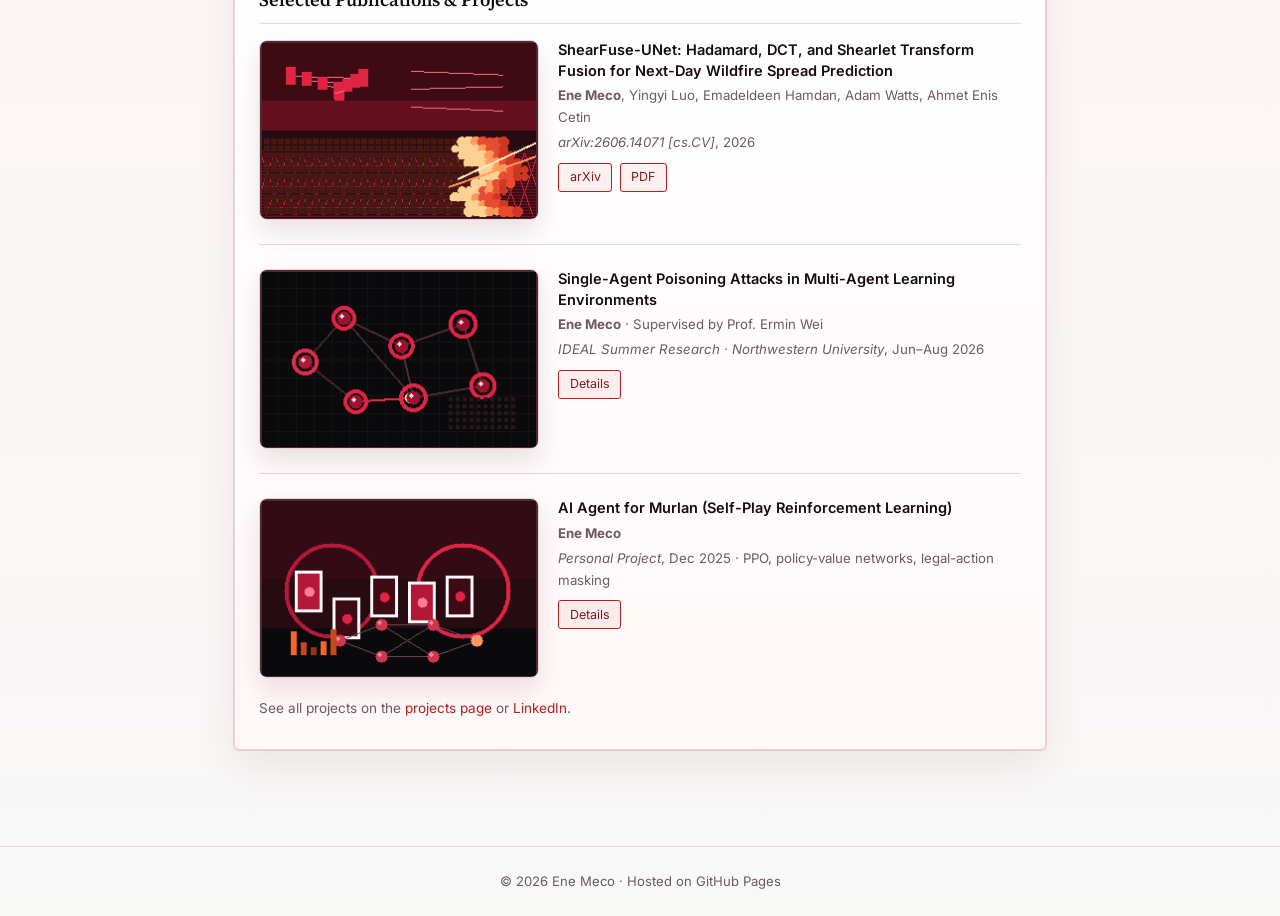
==== commit 204dbf0f: "Use square profile photo" ====
--- a/index.html
+++ b/index.html
@@ -89,7 +89,7 @@
         </div>
       </div>
       <div class="hero-photo">
-        <img src="/assets/photo.jpg" alt="Ene Meco" onerror="this.style.display='none';this.nextElementSibling.style.display='flex'" />
+        <img src="/assets/photo.jpg" alt="Ene Meco" width="400" height="400" onerror="this.style.display='none';this.nextElementSibling.style.display='flex'" />
         <div class="photo-placeholder">EM</div>
       </div>
     </section>
--- a/style.css
+++ b/style.css
@@ -312,15 +312,15 @@
 
 .hero-photo {
   flex-shrink: 0;
-  width: 150px;
-}
-
-.hero-photo img,
-.photo-placeholder {
-  width: 150px;
-  height: 150px;
-  border-radius: 50%;
-  object-fit: cover;
+  width: min(400px, 42vw);
+  max-width: 400px;
+}
+
+.hero-photo img {
+  display: block;
+  width: 100%;
+  height: auto;
+  border-radius: var(--radius);
   border: 3px solid var(--photo-border);
   box-shadow: var(--photo-shadow);
 }
@@ -329,6 +329,11 @@
   display: none;
   align-items: center;
   justify-content: center;
+  width: 100%;
+  aspect-ratio: 1 / 1;
+  border-radius: var(--radius);
+  border: 3px solid var(--photo-border);
+  box-shadow: var(--photo-shadow);
   background: var(--accent-soft);
   color: var(--heading);
   font-family: var(--font-serif);
@@ -582,8 +587,7 @@
 ────────────────────────────────────────────────────── */
 @media (max-width: 640px) {
   .hero { flex-direction: column-reverse; gap: 1.5rem; }
-  .hero-photo { width: 110px; }
-  .hero-photo img, .photo-placeholder { width: 110px; height: 110px; }
+  .hero-photo { width: min(100%, 280px); }
   .hero-name { font-size: 1.7rem; }
   .content-grid { grid-template-columns: 1fr; }
   .nav-inner { gap: 0.65rem; }
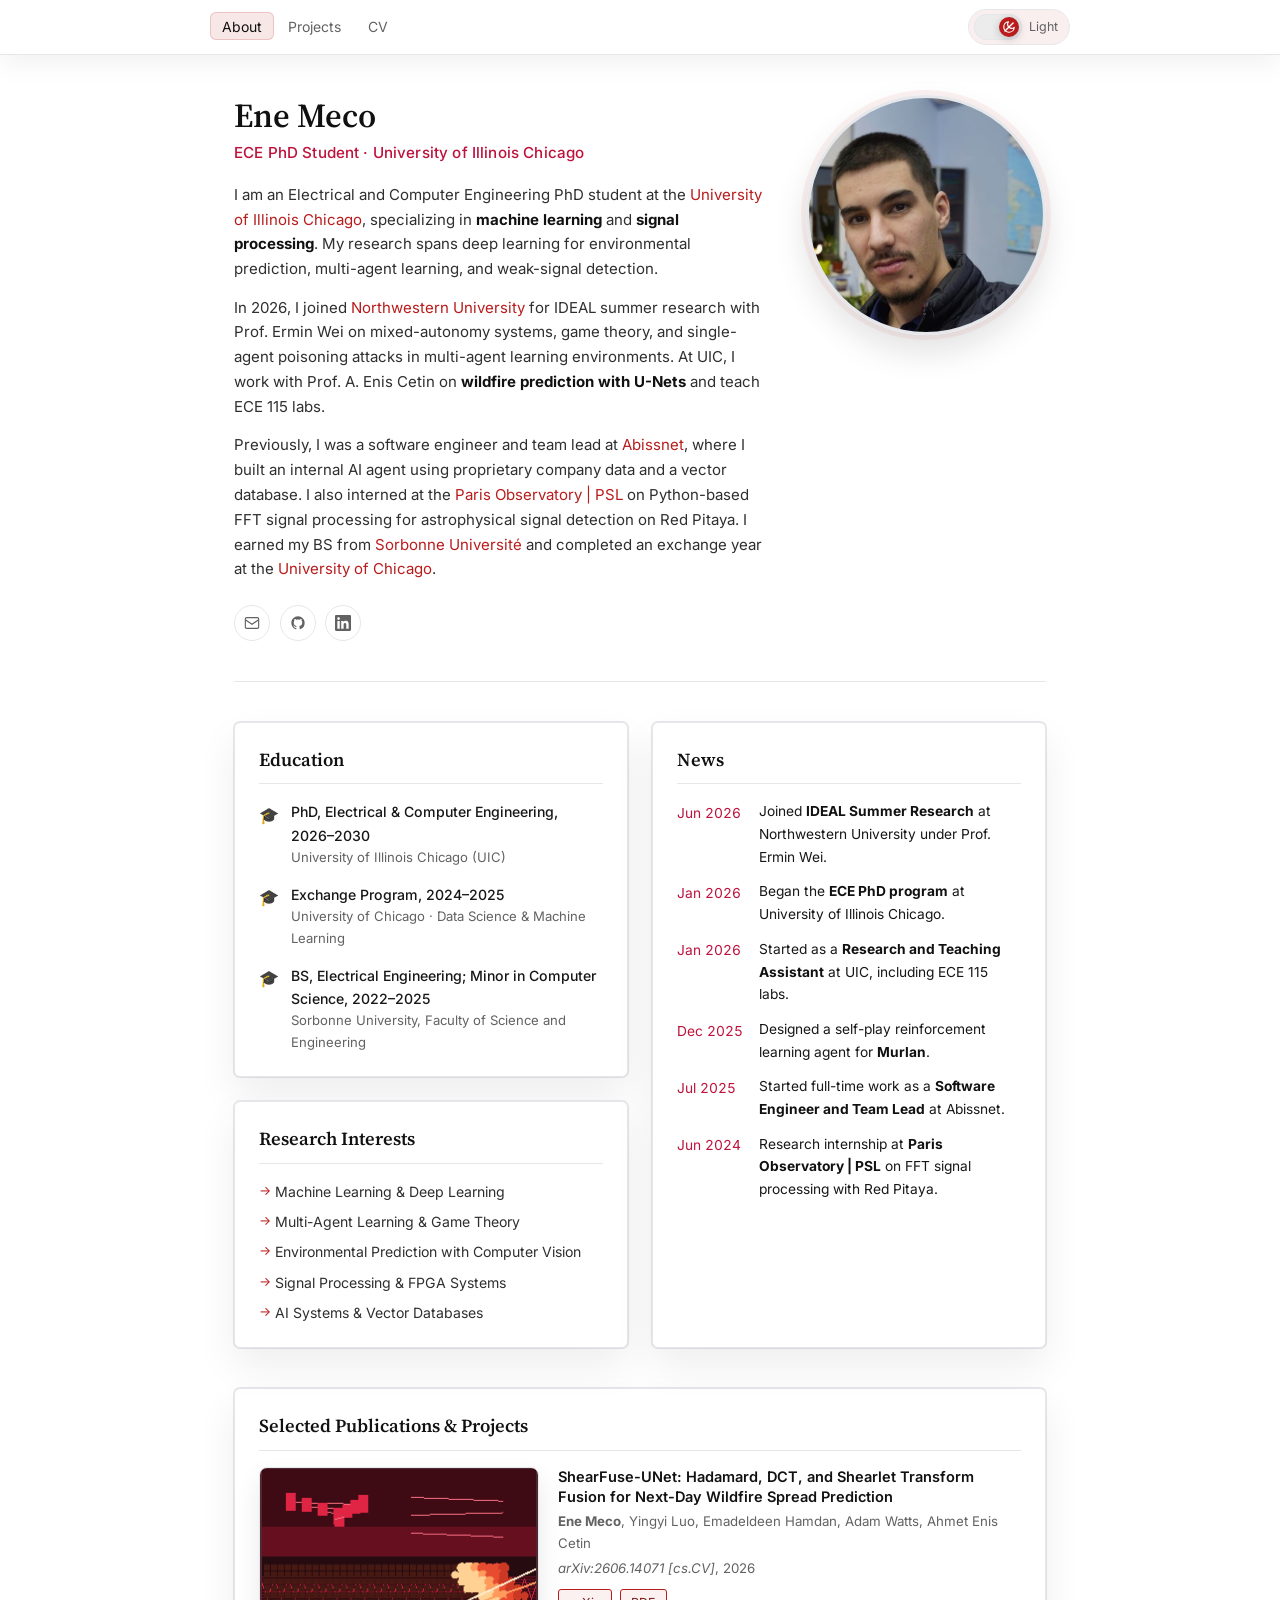
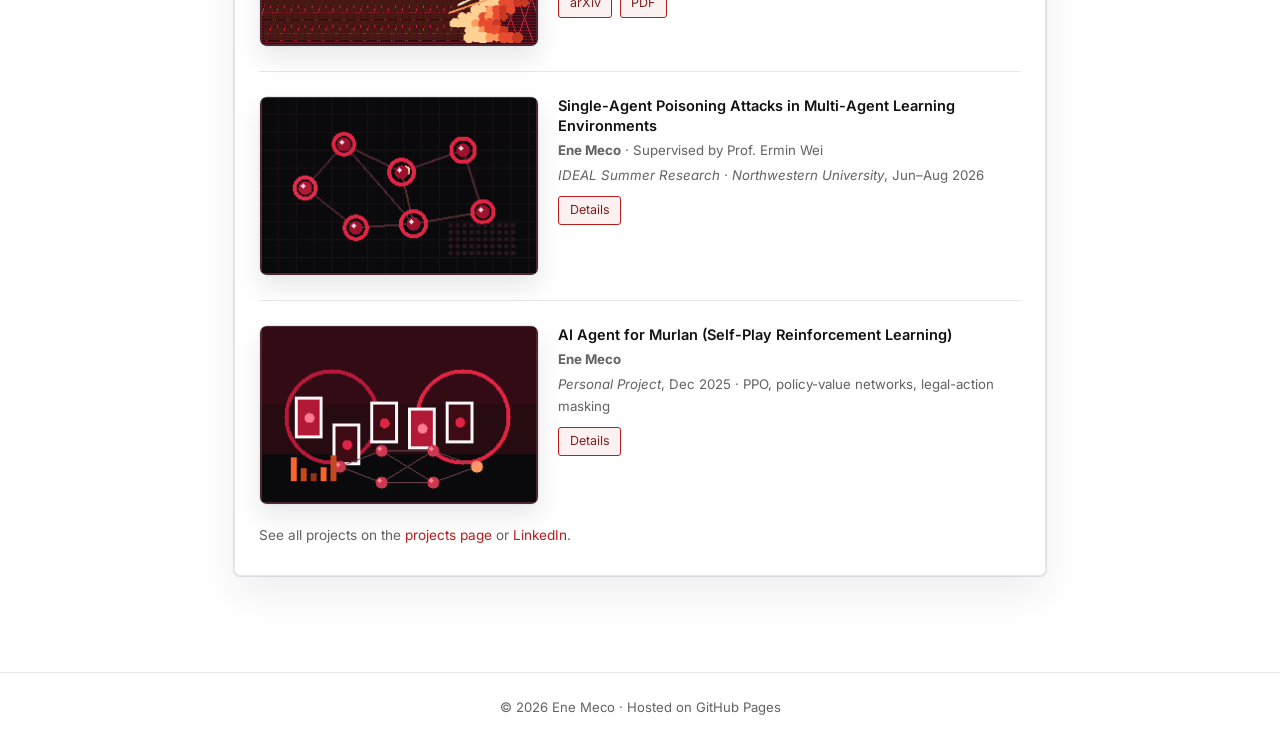
==== commit 24bdb4fe: "Add crawler friendly favicons" ====
--- a/index.html
+++ b/index.html
@@ -5,7 +5,11 @@
   <meta name="viewport" content="width=device-width, initial-scale=1.0" />
   <title>Ene Meco</title>
   <meta name="description" content="Personal academic website of Ene Meco, ECE PhD student at UIC" />
-  <link rel="icon" type="image/svg+xml" href="/assets/favicon.svg" />
+  <link rel="icon" href="/favicon.ico" sizes="any" />
+  <link rel="icon" type="image/png" sizes="48x48" href="/assets/favicon-48.png" />
+  <link rel="icon" type="image/png" sizes="96x96" href="/assets/favicon-96.png" />
+  <link rel="icon" type="image/png" sizes="192x192" href="/assets/favicon-192.png" />
+  <link rel="apple-touch-icon" sizes="180x180" href="/assets/apple-touch-icon.png" />
   <meta name="theme-color" content="#070708" />
   <link rel="preconnect" href="https://fonts.googleapis.com" />
   <link rel="preconnect" href="https://fonts.gstatic.com" crossorigin />
--- a/style.css
+++ b/style.css
@@ -41,35 +41,35 @@
 
 :root[data-theme="light"] {
   color-scheme: light;
-  --bg:          #faf8f8;
+  --bg:          #fff;
   --surface:     #ffffff;
-  --surface-2:   #fff6f7;
-  --border:      #ead4d9;
+  --surface-2:   #ffffff;
+  --border:      #e5e7eb;
   --accent:      #b91c1c;
   --accent-hot:  #dc2626;
   --accent-soft: rgba(185, 28, 28, 0.1);
-  --text:        #1d1517;
-  --text-muted:  #6d5a60;
-  --nav-bg:      rgba(255, 255, 255, 0.88);
-  --body-bg:     linear-gradient(180deg, #fffafa 0%, #fff4f5 44%, #f8f8f7 100%);
-  --heading:     #160b0e;
-  --copy:        #3a3033;
-  --copy-soft:   #54464a;
+  --text:        #171717;
+  --text-muted:  #626262;
+  --nav-bg:      rgba(255, 255, 255, 0.94);
+  --body-bg:     #fff;
+  --heading:     #111;
+  --copy:        #2f2f2f;
+  --copy-soft:   #525252;
   --accent-readable: #be123c;
-  --nav-shadow:  0 8px 28px rgba(70, 15, 24, .08);
-  --shadow:      0 18px 40px rgba(96, 22, 35, .08), 0 0 0 1px var(--border);
-  --card-bg:     linear-gradient(180deg, #fff, #fff8f9);
-  --card-hover-border: #d36b7b;
-  --card-hover-shadow: 0 20px 48px rgba(130,25,42,.13), 0 0 0 1px rgba(185,28,28,.16);
+  --nav-shadow:  0 8px 28px rgba(15, 15, 15, .06);
+  --shadow:      0 18px 40px rgba(15, 15, 15, .07), 0 0 0 1px var(--border);
+  --card-bg:     #fff;
+  --card-hover-border: #cfcfcf;
+  --card-hover-shadow: 0 20px 48px rgba(15,15,15,.09), 0 0 0 1px rgba(185,28,28,.12);
   --icon-bg:     #fff;
-  --photo-border: #f0b6c0;
-  --photo-shadow: 0 16px 34px rgba(120,35,49,.18), 0 0 0 5px rgba(220,38,38,.08);
-  --preview-shadow: 0 12px 26px rgba(96, 22, 35, .12);
+  --photo-border: #e5e7eb;
+  --photo-shadow: 0 16px 34px rgba(15,15,15,.13), 0 0 0 5px rgba(220,38,38,.06);
+  --preview-shadow: 0 12px 26px rgba(15, 15, 15, .09);
   --button-text: #7f1d1d;
   --button-bg:   rgba(185, 28, 28, .06);
   --button-hover-text: #fff;
   --toggle-bg:   rgba(185, 28, 28, .07);
-  --toggle-track: #f3d8de;
+  --toggle-track: #ececec;
   --toggle-thumb: #b91c1c;
   --focus-ring:  rgba(185, 28, 28, .18);
 }
@@ -312,7 +312,7 @@
 
 .hero-photo {
   flex-shrink: 0;
-  width: min(400px, 42vw);
+  width: clamp(190px, 26vw, 240px);
   max-width: 400px;
 }
 
@@ -320,7 +320,7 @@
   display: block;
   width: 100%;
   height: auto;
-  border-radius: var(--radius);
+  border-radius: 50%;
   border: 3px solid var(--photo-border);
   box-shadow: var(--photo-shadow);
 }
@@ -331,7 +331,7 @@
   justify-content: center;
   width: 100%;
   aspect-ratio: 1 / 1;
-  border-radius: var(--radius);
+  border-radius: 50%;
   border: 3px solid var(--photo-border);
   box-shadow: var(--photo-shadow);
   background: var(--accent-soft);
@@ -587,7 +587,7 @@
 ────────────────────────────────────────────────────── */
 @media (max-width: 640px) {
   .hero { flex-direction: column-reverse; gap: 1.5rem; }
-  .hero-photo { width: min(100%, 280px); }
+  .hero-photo { width: clamp(150px, 48vw, 190px); }
   .hero-name { font-size: 1.7rem; }
   .content-grid { grid-template-columns: 1fr; }
   .nav-inner { gap: 0.65rem; }
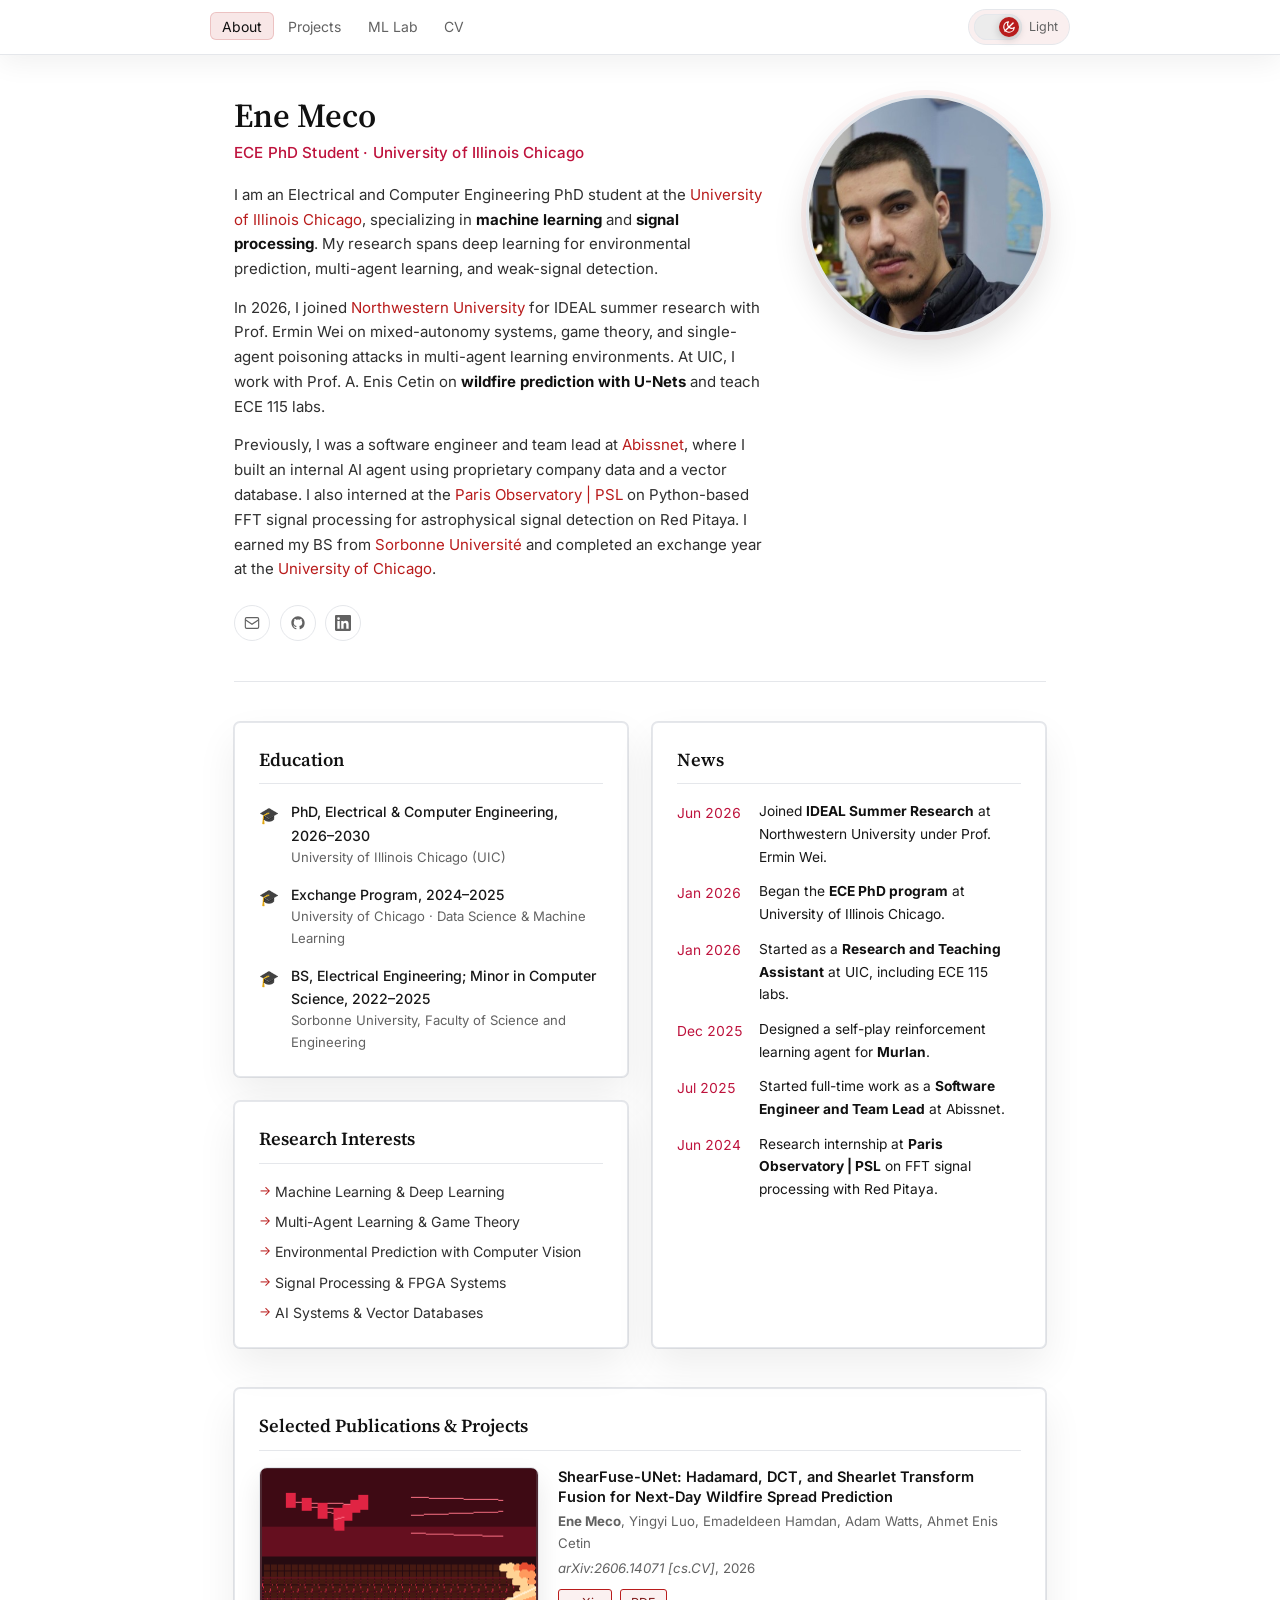
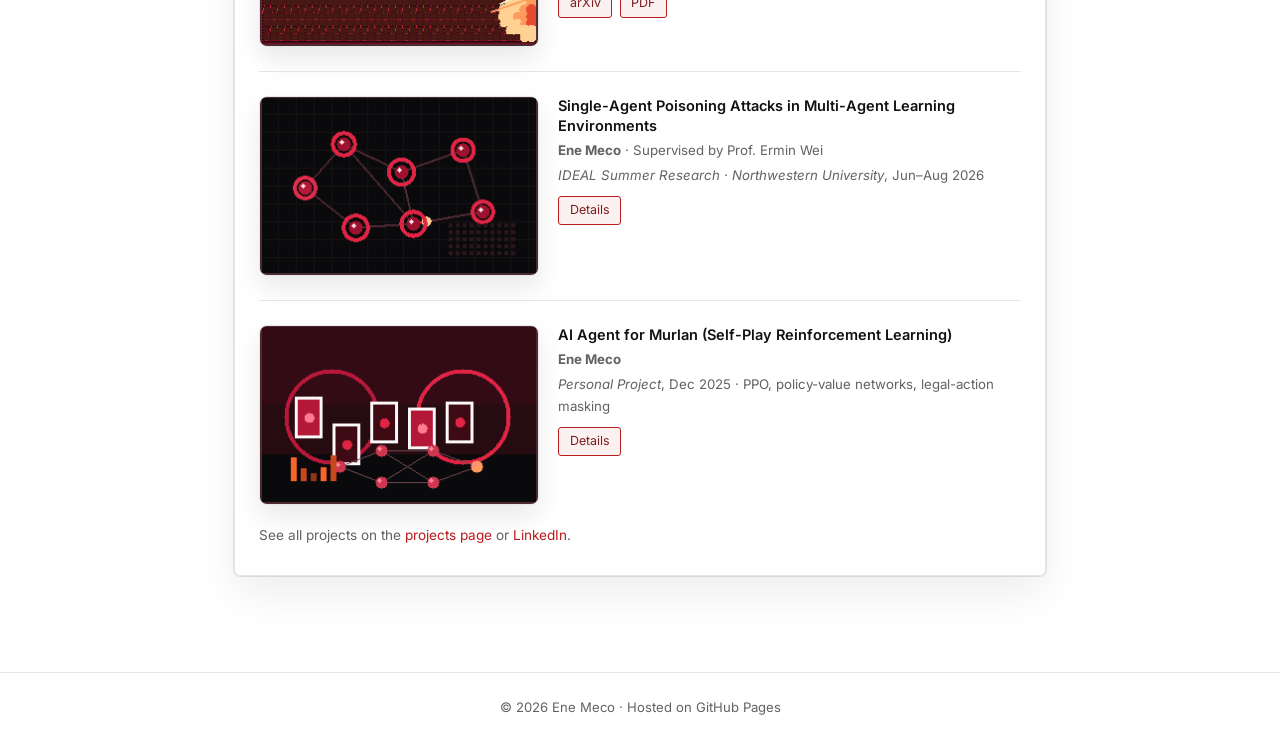
==== commit d52cd50e: "Add interactive ML lab" ====
--- a/index.html
+++ b/index.html
@@ -33,6 +33,7 @@
       <ul class="nav-links" id="navLinks">
         <li><a href="/" class="active">About</a></li>
         <li><a href="/publications/">Projects</a></li>
+        <li><a href="/ml-lab/">ML Lab</a></li>
         <li><a href="/cv/">CV</a></li>
       </ul>
       <button class="theme-toggle" id="themeToggle" type="button" aria-label="Switch to light mode" aria-pressed="false" title="Toggle light and dark mode">
--- a/style.css
+++ b/style.css
@@ -30,6 +30,10 @@
   --toggle-track: #2a1118;
   --toggle-thumb: #fb365f;
   --focus-ring:  rgba(251, 54, 95, .2);
+  --control-bg:  #0d0d0f;
+  --canvas-bg:   #09090a;
+  --grid-line:   rgba(255, 255, 255, .07);
+  --panel-bg:    rgba(255, 255, 255, .025);
 
   --font-serif:  'Source Serif 4', Georgia, serif;
   --font-sans:   'Inter', system-ui, sans-serif;
@@ -72,6 +76,10 @@
   --toggle-track: #ececec;
   --toggle-thumb: #b91c1c;
   --focus-ring:  rgba(185, 28, 28, .18);
+  --control-bg:  #fff;
+  --canvas-bg:   #fff;
+  --grid-line:   rgba(17, 17, 17, .08);
+  --panel-bg:    #fff;
 }
 
 /* ──────────────────────────────────────────────────────
@@ -581,6 +589,212 @@
 .cv-detail .cv-role { font-size: 0.91rem; font-weight: 500; color: var(--heading); }
 .cv-detail .cv-org { font-size: 0.85rem; color: var(--text-muted); }
 .cv-detail .cv-desc { font-size: 0.83rem; color: var(--copy-soft); margin-top: 0.15rem; }
+
+/* ML LAB */
+.lab-container {
+  --max-w: 1080px;
+}
+
+.lab-hero {
+  margin-bottom: 1.5rem;
+}
+
+.lab-stack {
+  display: grid;
+  gap: 1.5rem;
+}
+
+.lab-tool {
+  background: var(--card-bg);
+  border: 1px solid var(--border);
+  border-radius: var(--radius);
+  box-shadow: var(--shadow);
+  padding: 1.35rem;
+}
+
+.lab-tool-header {
+  display: flex;
+  align-items: baseline;
+  justify-content: space-between;
+  gap: 1rem;
+  padding-bottom: 0.75rem;
+  margin-bottom: 1rem;
+  border-bottom: 1px solid var(--border);
+}
+
+.lab-tool-header h2 {
+  font-family: var(--font-serif);
+  font-size: 1.15rem;
+  font-weight: 600;
+  color: var(--heading);
+}
+
+.lab-status,
+.lab-panel-label {
+  color: var(--text-muted);
+  font-size: 0.78rem;
+  font-variant-numeric: tabular-nums;
+}
+
+.lab-workspace {
+  display: grid;
+  grid-template-columns: minmax(0, 1fr) 260px;
+  gap: 1rem;
+  align-items: start;
+}
+
+.lab-canvas-grid {
+  display: grid;
+  grid-template-columns: repeat(2, minmax(0, 1fr));
+  gap: 0.9rem;
+}
+
+.lab-panel-label {
+  margin-bottom: 0.35rem;
+}
+
+.lab-canvas {
+  display: block;
+  width: 100%;
+  height: auto;
+  background: var(--canvas-bg);
+  border: 1px solid var(--border);
+  border-radius: var(--radius);
+  box-shadow: var(--preview-shadow);
+  touch-action: none;
+}
+
+.cluster-canvas {
+  aspect-ratio: 64 / 42;
+}
+
+.conv-canvas {
+  aspect-ratio: 1 / 1;
+}
+
+.conv-canvas {
+  image-rendering: pixelated;
+}
+
+.lab-controls {
+  display: grid;
+  gap: 0.85rem;
+  align-content: start;
+}
+
+.lab-field {
+  display: grid;
+  gap: 0.4rem;
+  color: var(--text-muted);
+  font-size: 0.78rem;
+}
+
+.lab-field span {
+  display: flex;
+  justify-content: space-between;
+  gap: 0.75rem;
+}
+
+.lab-field output {
+  color: var(--accent-readable);
+  font-variant-numeric: tabular-nums;
+}
+
+.lab-field select,
+.lab-field input[type="range"] {
+  width: 100%;
+}
+
+.lab-field select {
+  appearance: none;
+  border: 1px solid var(--border);
+  border-radius: var(--radius);
+  background: var(--control-bg);
+  color: var(--text);
+  padding: 0.45rem 0.55rem;
+  font: inherit;
+  font-size: 0.84rem;
+}
+
+.lab-field input[type="range"] {
+  accent-color: var(--accent);
+  cursor: grab;
+}
+
+.lab-field input[type="range"]:active {
+  cursor: grabbing;
+}
+
+.lab-button-row {
+  display: flex;
+  gap: 0.5rem;
+  flex-wrap: wrap;
+}
+
+.lab-button,
+.file-button {
+  border: 1px solid var(--accent);
+  border-radius: 3px;
+  background: var(--button-bg);
+  color: var(--button-text);
+  cursor: pointer;
+  font: inherit;
+  font-size: 0.78rem;
+  line-height: 1.2;
+  padding: 0.42rem 0.7rem;
+  text-align: center;
+  transition: background 0.15s, border-color 0.15s, color 0.15s, transform 0.15s;
+}
+
+.lab-button:hover,
+.file-button:hover {
+  background: linear-gradient(180deg, var(--accent-hot), var(--accent));
+  border-color: var(--accent-hot);
+  color: var(--button-hover-text);
+  text-decoration: none;
+  transform: translateY(-1px);
+}
+
+.lab-button-secondary {
+  border-color: var(--border);
+  color: var(--text-muted);
+}
+
+.kernel-grid {
+  display: grid;
+  grid-template-columns: repeat(3, 1fr);
+  border: 1px solid var(--border);
+  border-radius: var(--radius);
+  overflow: hidden;
+  background: var(--panel-bg);
+}
+
+.kernel-cell {
+  min-height: 36px;
+  display: grid;
+  place-items: center;
+  color: var(--copy);
+  font-size: 0.78rem;
+  font-variant-numeric: tabular-nums;
+  border-right: 1px solid var(--border);
+  border-bottom: 1px solid var(--border);
+}
+
+.kernel-cell:nth-child(3n) {
+  border-right: none;
+}
+
+.kernel-cell:nth-last-child(-n + 3) {
+  border-bottom: none;
+}
+
+.file-input {
+  position: absolute;
+  width: 1px;
+  height: 1px;
+  opacity: 0;
+  pointer-events: none;
+}
 
 /* ──────────────────────────────────────────────────────
    RESPONSIVE
@@ -613,6 +827,19 @@
   .cv-dates { margin-bottom: 0.1rem; }
 }
 
+@media (max-width: 860px) {
+  .lab-workspace,
+  .lab-canvas-grid {
+    grid-template-columns: 1fr;
+  }
+
+  .lab-tool-header {
+    align-items: flex-start;
+    flex-direction: column;
+    gap: 0.35rem;
+  }
+}
+
 @media (prefers-reduced-motion: reduce) {
   *, *::before, *::after { transition: none !important; }
 }
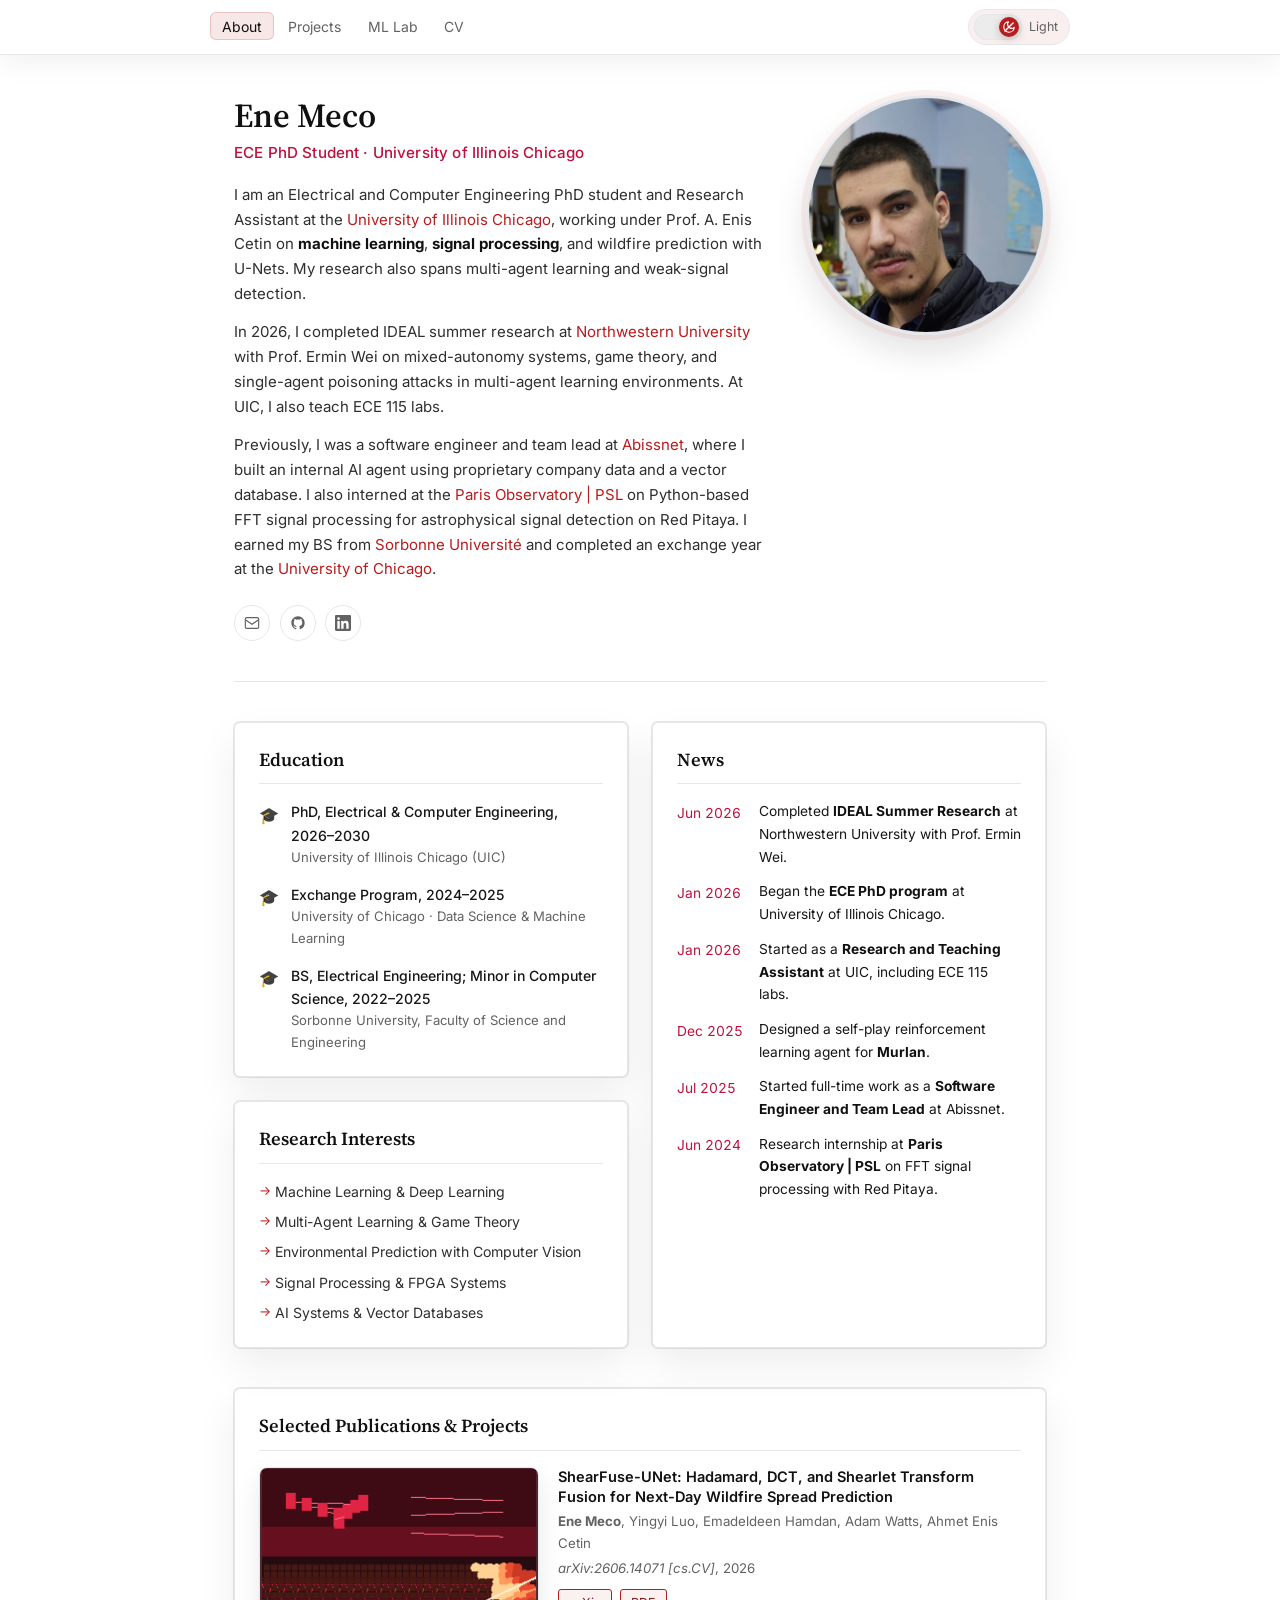
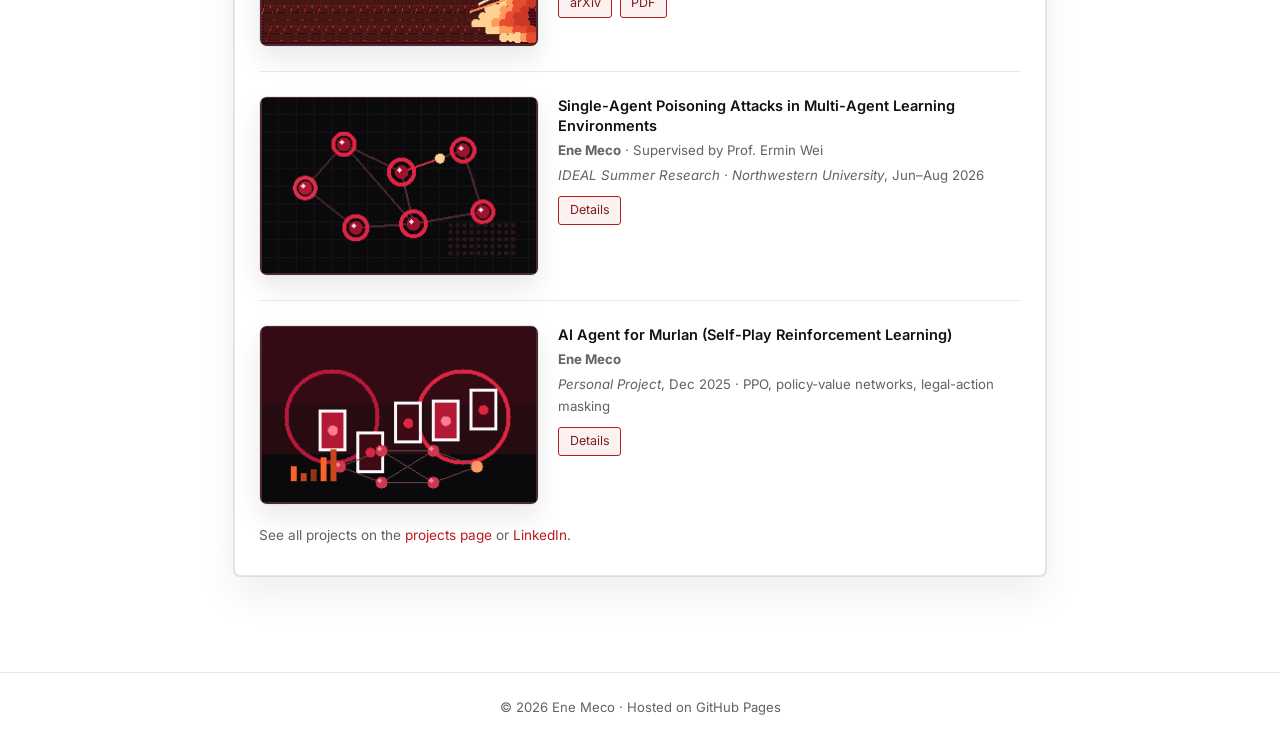
==== commit bd43cf58: "Correct homepage affiliation metadata" ====
--- a/index.html
+++ b/index.html
@@ -4,7 +4,29 @@
   <meta charset="UTF-8" />
   <meta name="viewport" content="width=device-width, initial-scale=1.0" />
   <title>Ene Meco</title>
-  <meta name="description" content="Personal academic website of Ene Meco, ECE PhD student at UIC" />
+  <meta name="description" content="Ene Meco is an Electrical and Computer Engineering PhD student and Research Assistant at the University of Illinois Chicago, working under Prof. A. Enis Cetin." />
+  <link rel="canonical" href="https://enemeco.com/" />
+  <meta property="og:title" content="Ene Meco" />
+  <meta property="og:description" content="Ene Meco is an Electrical and Computer Engineering PhD student and Research Assistant at the University of Illinois Chicago, working under Prof. A. Enis Cetin." />
+  <meta property="og:type" content="website" />
+  <meta property="og:url" content="https://enemeco.com/" />
+  <meta name="twitter:card" content="summary" />
+  <meta name="twitter:title" content="Ene Meco" />
+  <meta name="twitter:description" content="Ene Meco is an Electrical and Computer Engineering PhD student and Research Assistant at the University of Illinois Chicago, working under Prof. A. Enis Cetin." />
+  <script type="application/ld+json">
+    {
+      "@context": "https://schema.org",
+      "@type": "Person",
+      "name": "Ene Meco",
+      "url": "https://enemeco.com/",
+      "email": "mailto:emeco@uic.edu",
+      "affiliation": {
+        "@type": "CollegeOrUniversity",
+        "name": "University of Illinois Chicago"
+      },
+      "description": "Ene Meco is an Electrical and Computer Engineering PhD student and Research Assistant at the University of Illinois Chicago, working under Prof. A. Enis Cetin."
+    }
+  </script>
   <link rel="icon" href="/favicon.ico" sizes="any" />
   <link rel="icon" type="image/png" sizes="48x48" href="/assets/favicon-48.png" />
   <link rel="icon" type="image/png" sizes="96x96" href="/assets/favicon-96.png" />
@@ -58,18 +80,17 @@
         <h1 class="hero-name">Ene Meco</h1>
         <p class="hero-title">ECE PhD Student &middot; University of Illinois Chicago</p>
         <p class="hero-bio">
-          I am an Electrical and Computer Engineering PhD student at the
+          I am an Electrical and Computer Engineering PhD student and Research Assistant at the
           <a href="https://www.uic.edu/" target="_blank">University of Illinois Chicago</a>,
-          specializing in <strong>machine learning</strong> and <strong>signal processing</strong>.
-          My research spans deep learning for environmental prediction, multi-agent learning,
-          and weak-signal detection.
+          working under Prof. A. Enis Cetin on <strong>machine learning</strong>,
+          <strong>signal processing</strong>, and wildfire prediction with U-Nets.
+          My research also spans multi-agent learning and weak-signal detection.
         </p>
         <p class="hero-bio">
-          In 2026, I joined <a href="https://www.northwestern.edu/" target="_blank">Northwestern University</a>
-          for IDEAL summer research with Prof. Ermin Wei on mixed-autonomy systems,
-          game theory, and single-agent poisoning attacks in multi-agent learning environments.
-          At UIC, I work with Prof. A. Enis Cetin on <strong>wildfire prediction with U-Nets</strong>
-          and teach ECE 115 labs.
+          In 2026, I completed IDEAL summer research at
+          <a href="https://www.northwestern.edu/" target="_blank">Northwestern University</a>
+          with Prof. Ermin Wei on mixed-autonomy systems, game theory, and single-agent
+          poisoning attacks in multi-agent learning environments. At UIC, I also teach ECE 115 labs.
         </p>
         <p class="hero-bio">
           Previously, I was a software engineer and team lead at
@@ -149,7 +170,7 @@
             <tbody>
               <tr>
                 <td class="news-date">Jun 2026</td>
-                <td>Joined <strong>IDEAL Summer Research</strong> at Northwestern University under Prof. Ermin Wei.</td>
+                <td>Completed <strong>IDEAL Summer Research</strong> at Northwestern University with Prof. Ermin Wei.</td>
               </tr>
               <tr>
                 <td class="news-date">Jan 2026</td>
--- a/style.css
+++ b/style.css
@@ -643,6 +643,16 @@
   align-items: start;
 }
 
+.traffic-workspace {
+  grid-template-columns: minmax(0, 1fr) 280px;
+}
+
+.traffic-stage {
+  display: grid;
+  gap: 0.75rem;
+  min-width: 0;
+}
+
 .lab-canvas-grid {
   display: grid;
   grid-template-columns: repeat(2, minmax(0, 1fr));
@@ -668,6 +678,10 @@
   aspect-ratio: 64 / 42;
 }
 
+.traffic-canvas {
+  aspect-ratio: 19 / 12;
+}
+
 .conv-canvas {
   aspect-ratio: 1 / 1;
 }
@@ -680,6 +694,36 @@
   display: grid;
   gap: 0.85rem;
   align-content: start;
+}
+
+.traffic-metrics {
+  display: grid;
+  grid-template-columns: repeat(4, minmax(0, 1fr));
+  gap: 0.55rem;
+}
+
+.traffic-metrics div {
+  min-width: 0;
+  border: 1px solid var(--border);
+  border-radius: var(--radius);
+  background: var(--panel-bg);
+  padding: 0.58rem 0.65rem;
+}
+
+.traffic-metrics span {
+  display: block;
+  color: var(--text-muted);
+  font-size: 0.68rem;
+  line-height: 1.2;
+}
+
+.traffic-metrics strong {
+  display: block;
+  color: var(--heading);
+  font-size: 1rem;
+  line-height: 1.25;
+  margin-top: 0.14rem;
+  font-variant-numeric: tabular-nums;
 }
 
 .lab-field {
@@ -755,6 +799,16 @@
   transform: translateY(-1px);
 }
 
+.lab-button:disabled,
+.lab-button:disabled:hover {
+  border-color: var(--border);
+  background: var(--control-bg);
+  color: var(--text-muted);
+  cursor: not-allowed;
+  opacity: 0.62;
+  transform: none;
+}
+
 .lab-button-secondary {
   border-color: var(--border);
   color: var(--text-muted);
@@ -786,6 +840,23 @@
 
 .kernel-cell:nth-last-child(-n + 3) {
   border-bottom: none;
+}
+
+.kernel-input {
+  width: 100%;
+  min-width: 0;
+  border: none;
+  background: transparent;
+  color: var(--copy);
+  font: inherit;
+  font-size: 0.78rem;
+  text-align: center;
+  padding: 0.35rem 0.15rem;
+}
+
+.kernel-input:focus {
+  outline: 2px solid var(--focus-ring);
+  outline-offset: -2px;
 }
 
 .file-input {
@@ -840,6 +911,12 @@
   }
 }
 
+@media (max-width: 640px) {
+  .traffic-metrics {
+    grid-template-columns: repeat(2, minmax(0, 1fr));
+  }
+}
+
 @media (prefers-reduced-motion: reduce) {
   *, *::before, *::after { transition: none !important; }
 }
